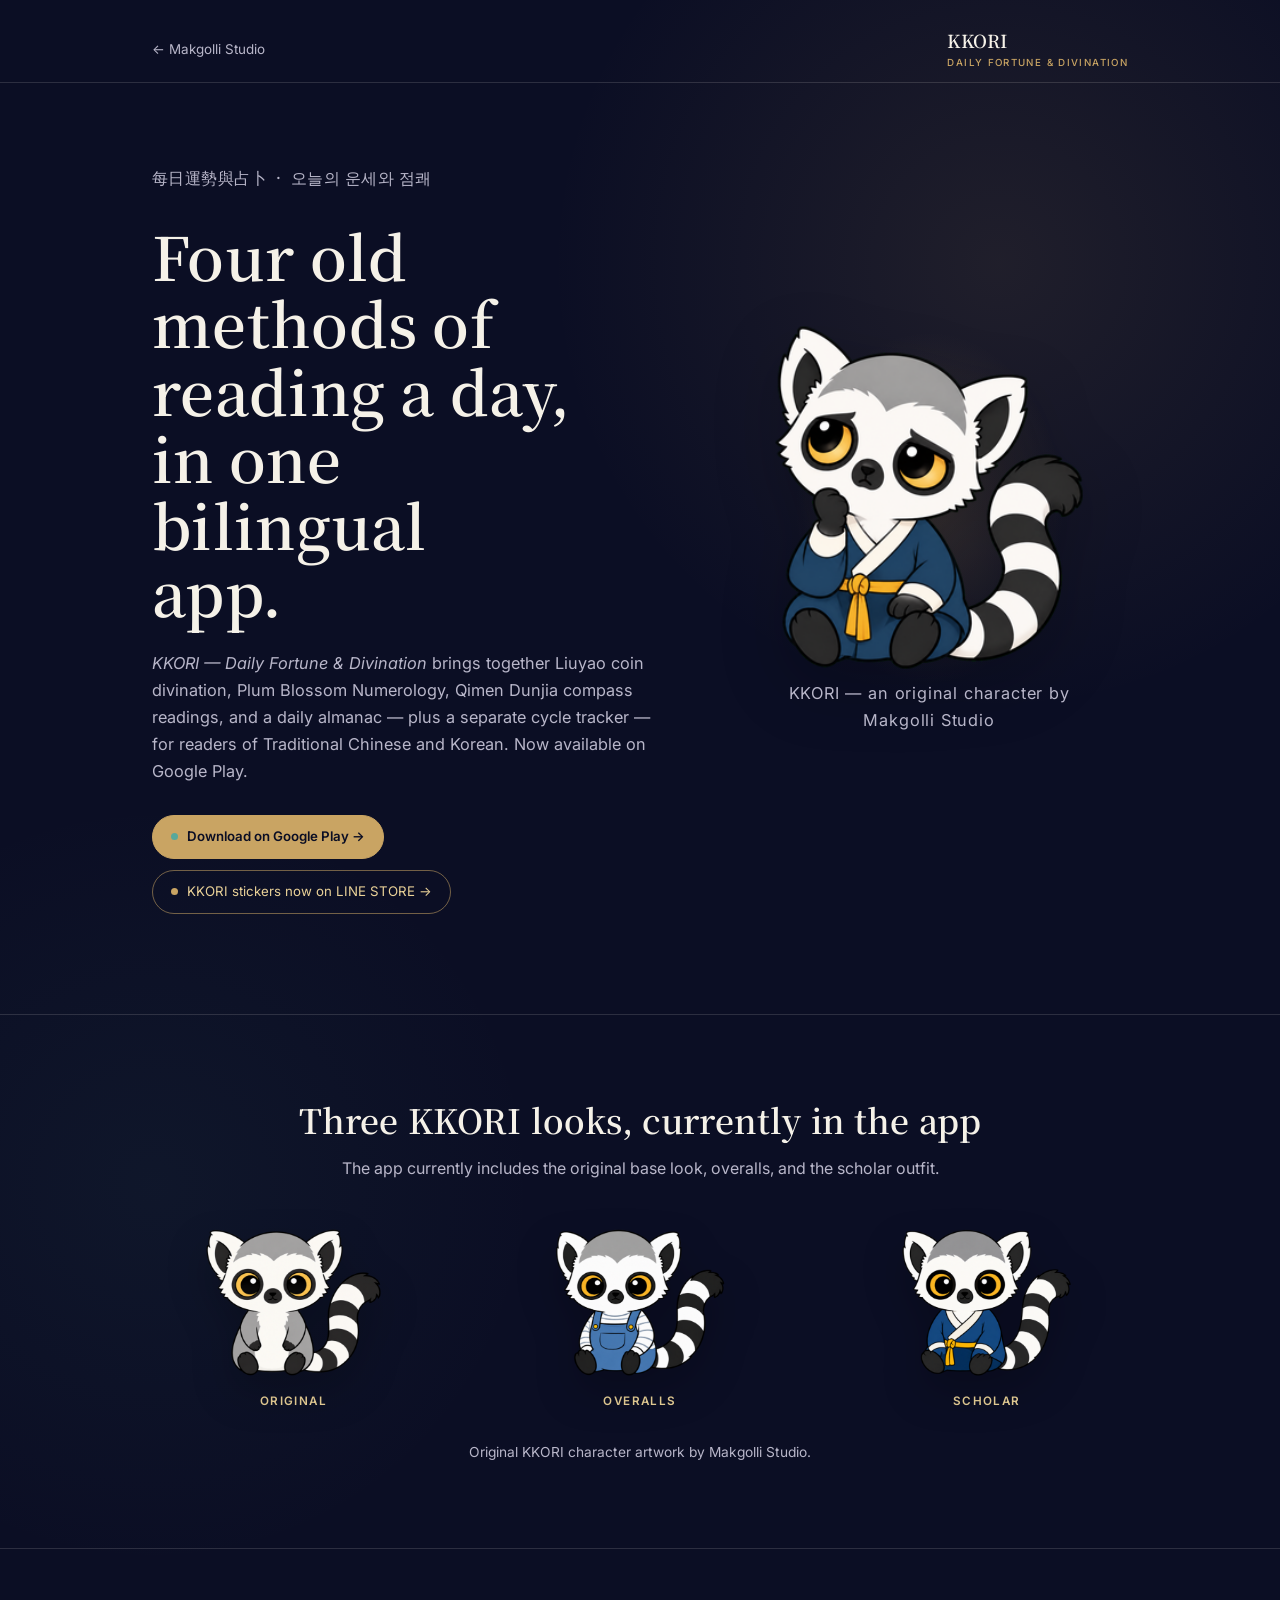
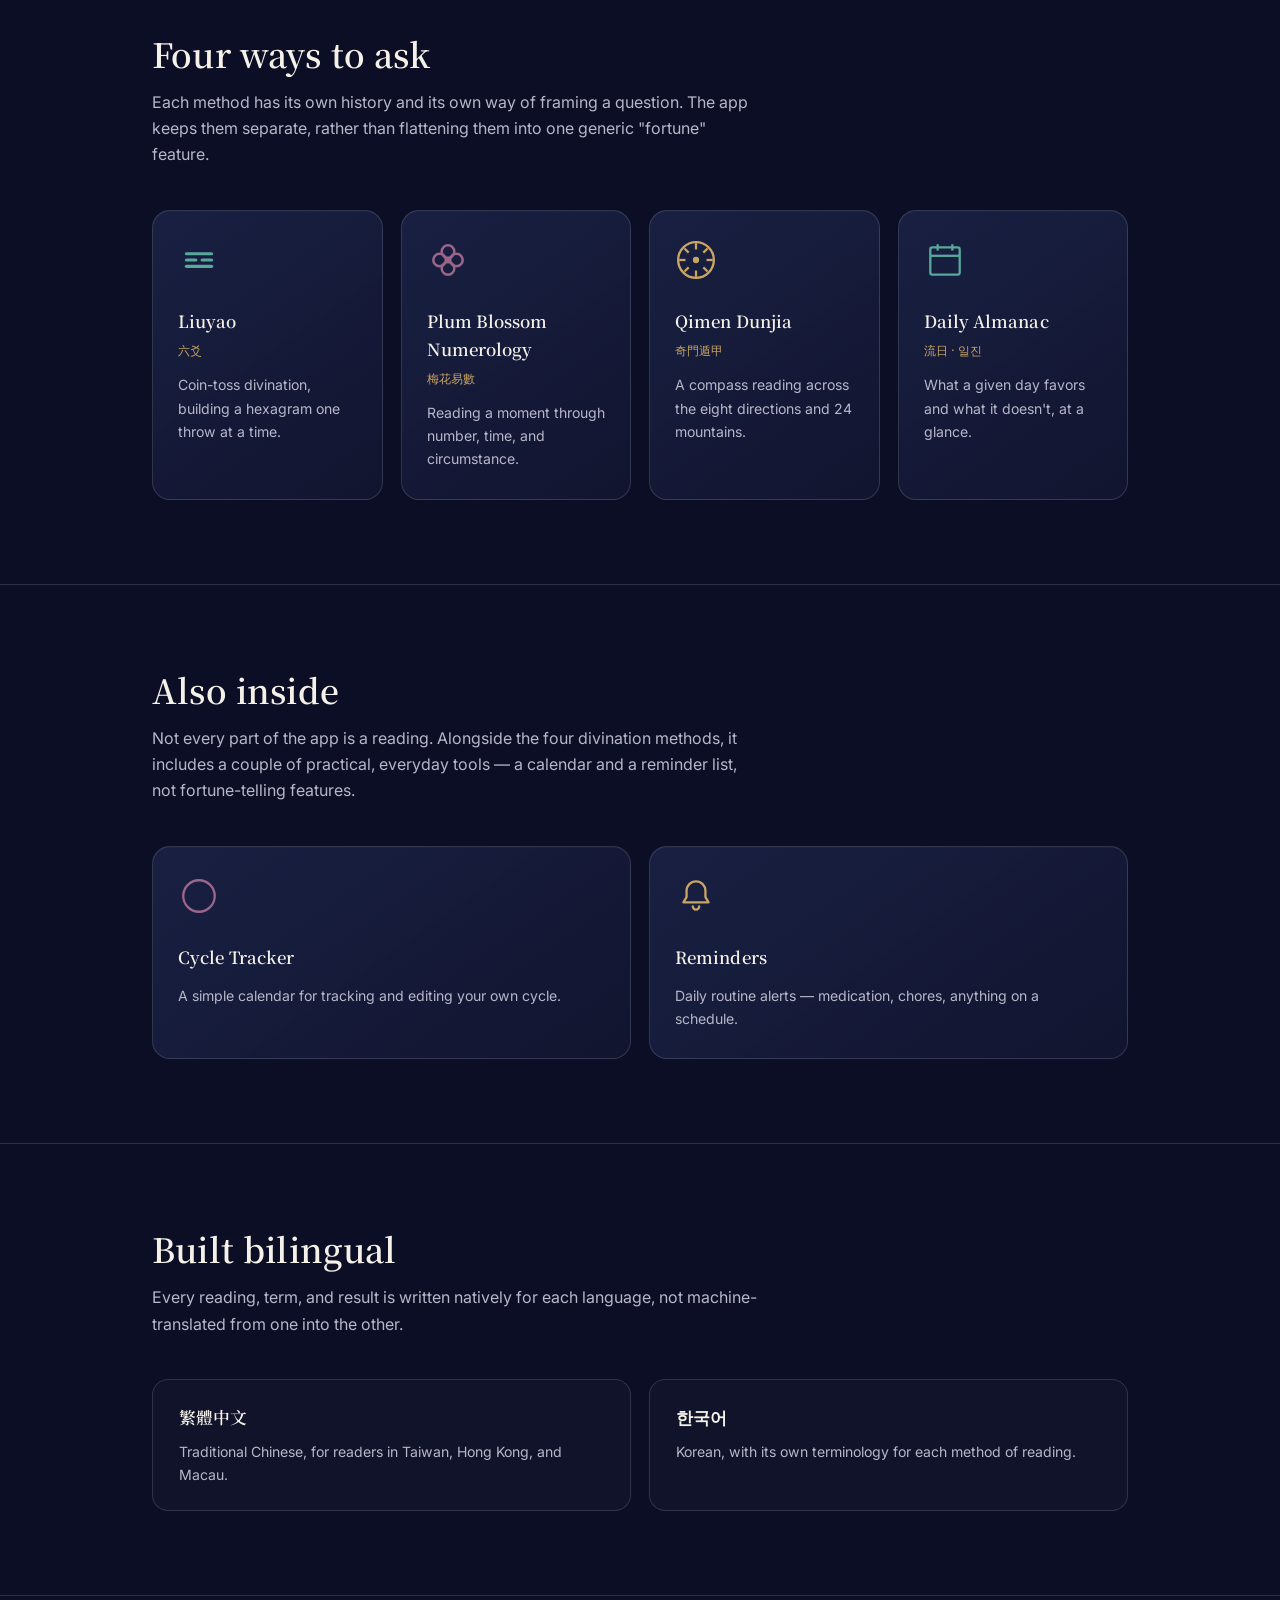
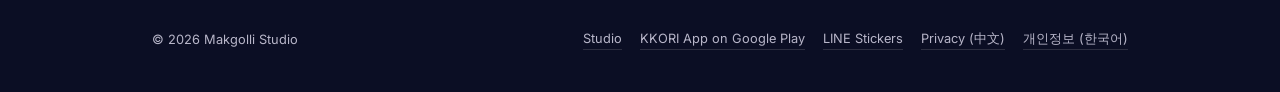
==== kkori.html @ d9b8296d "Polish site layout and normalize KKORI outfit art" ====
<!DOCTYPE html>
<html lang="en">
<head>
<meta charset="UTF-8">
<meta name="viewport" content="width=device-width, initial-scale=1.0">
<title>KKORI &mdash; Daily Fortune &amp; Divination | Makgolli Studio</title>
<meta name="description" content="KKORI &mdash; Daily Fortune &amp; Divination is a bilingual divination app from Makgolli Studio, now available on Google Play, with Liuyao, Plum Blossom Numerology, Qimen Dunjia, daily almanac, reminders, and a cycle tracker.">
<link rel="preconnect" href="https://fonts.googleapis.com">
<link rel="preconnect" href="https://fonts.gstatic.com" crossorigin>
<link href="https://fonts.googleapis.com/css2?family=Noto+Serif+TC:wght@400;600;700&family=Inter:wght@400;500;600&display=swap" rel="stylesheet">
<link rel="icon" type="image/png" href="assets/favicon.png">
<style>
  :root{
    --ink: #0b0e24;
    --ink-soft: #151a37;
    --ink-raised: #1b2145;
    --ink-line: rgba(243,239,230,0.14);
    --paper: #f5f1e8;
    --paper-dim: #b8b6c9;
    --brass: #c9a463;
    --brass-bright: #ead298;
    --teal: #58a89b;
    --plum: #9b668a;
    --max: 1040px;
  }

  *{ box-sizing: border-box; }
  html{ scroll-behavior: smooth; }
  body{
    margin: 0;
    background:
      radial-gradient(circle at 78% 8%, rgba(201,164,99,0.11), transparent 28rem),
      radial-gradient(circle at 12% 36%, rgba(88,168,155,0.055), transparent 24rem),
      var(--ink);
    color: var(--paper);
    font-family: 'Inter', -apple-system, sans-serif;
    font-size: 16px;
    line-height: 1.65;
    -webkit-font-smoothing: antialiased;
  }
  h1, h2, h3, .brand{
    font-family: 'Noto Serif TC', serif;
    font-weight: 600;
    letter-spacing: 0.005em;
  }
  a{ color: inherit; }
  .wrap{
    width: min(100%, var(--max));
    margin: 0 auto;
    padding: 0 32px;
  }

  header{ padding: 30px 0 14px; }
  header .wrap{
    display: flex;
    align-items: center;
    justify-content: space-between;
    gap: 24px;
  }
  .back-link{
    color: var(--paper-dim);
    text-decoration: none;
    border-bottom: 1px solid transparent;
    font-size: 0.84rem;
    transition: color 0.2s ease, border-color 0.2s ease;
  }
  .back-link:hover, .back-link:focus-visible{
    color: var(--brass-bright);
    border-color: var(--brass);
  }
  .brand{
    color: var(--paper);
    font-size: 1.12rem;
    line-height: 1.2;
  }
  .brand small{
    display: block;
    margin-top: 5px;
    color: var(--brass);
    font-family: 'Inter', sans-serif;
    font-size: 0.61rem;
    font-weight: 500;
    letter-spacing: 0.14em;
  }

  .hero{ padding: 82px 0 100px; }
  .hero .wrap{
    display: grid;
    grid-template-columns: 1.12fr 0.88fr;
    align-items: center;
    gap: 72px;
  }
  .kicker{
    margin: 0 0 18px;
    color: var(--brass);
    font-size: 0.82rem;
    font-weight: 500;
    letter-spacing: 0.03em;
  }
  .hero h1{
    max-width: 12ch;
    margin: 0 0 25px;
    font-size: clamp(2.65rem, 5.6vw, 3.75rem);
    line-height: 1.12;
  }
  .hero p{
    max-width: 55ch;
    margin: 0 0 30px;
    color: var(--paper-dim);
    font-size: 1.02rem;
  }
  .badge-group{
    display: flex;
    align-items: center;
    flex-wrap: wrap;
    gap: 11px;
  }
  .badge{
    display: inline-flex;
    align-items: center;
    gap: 9px;
    padding: 10px 18px;
    color: var(--paper-dim);
    border: 1px solid var(--ink-line);
    border-radius: 999px;
    font-size: 0.83rem;
  }
  .badge .dot{
    width: 7px;
    height: 7px;
    border-radius: 50%;
    background: var(--teal);
  }
  .badge .dot.dot-live{ background: var(--brass); }
  .badge-link{
    text-decoration: none;
    border-color: rgba(201,164,99,0.55);
    color: var(--brass-bright);
    transition: transform 0.2s ease, border-color 0.2s ease, color 0.2s ease;
  }
  .badge-link:hover, .badge-link:focus-visible{
    transform: translateY(-2px);
    color: var(--paper);
    border-color: var(--paper);
  }
  .store-link{
    color: var(--ink);
    border-color: var(--brass);
    background: var(--brass);
    font-weight: 600;
  }
  .store-link:hover, .store-link:focus-visible{
    color: var(--ink);
    border-color: var(--brass-bright);
    background: var(--brass-bright);
  }
  .mascot-frame{
    justify-self: center;
    width: min(330px, 68vw);
    position: relative;
    display: flex;
    flex-direction: column;
    align-items: center;
  }
  .mascot-frame::before{
    content: "";
    position: absolute;
    inset: -13% -8% 1%;
    z-index: 0;
    border-radius: 50%;
    background: radial-gradient(closest-side, rgba(201,164,99,0.2), transparent 70%);
  }
  .mascot-frame img{
    position: relative;
    width: 100%;
    height: auto;
    display: block;
    filter: drop-shadow(0 22px 32px rgba(0,0,0,0.22));
    animation: mascot-breathe 4.5s ease-in-out infinite;
  }
  .mascot-caption{
    position: relative;
    margin: 13px 0 0;
    color: var(--paper-dim);
    font-size: 0.75rem;
    letter-spacing: 0.05em;
    text-align: center;
  }
  @keyframes mascot-breathe{
    0%, 100% { transform: translateY(0); }
    50% { transform: translateY(-5px); }
  }

  section{
    padding: 84px 0;
    border-top: 1px solid var(--ink-line);
  }
  .eyebrow-free-heading{
    margin: 0 0 14px;
    font-size: clamp(1.7rem, 3vw, 2.1rem);
    line-height: 1.25;
  }
  .section-intro{
    max-width: 61ch;
    margin: 0 0 42px;
    color: var(--paper-dim);
  }

  #outfits .wrap{ text-align: center; }
  #outfits .section-intro{ margin-left: auto; margin-right: auto; }
  .outfit-lineup{
    display: grid;
    grid-template-columns: repeat(3, minmax(0, 1fr));
    align-items: end;
    gap: clamp(24px, 5vw, 72px);
    width: 100%;
    margin: 8px auto 0;
  }
  .look-item{
    min-width: 0;
    margin: 0;
    text-align: center;
  }
  .look-image{
    display: block;
    width: 100%;
    max-width: 285px;
    height: auto;
    margin: 0 auto;
    object-fit: contain;
    filter: drop-shadow(0 18px 20px rgba(0,0,0,0.22));
    transition: transform 0.25s ease;
  }
  .look-item:hover .look-image{ transform: translateY(-5px); }
  .look-name{
    margin-top: 8px;
    color: var(--brass-bright);
    font-size: 0.73rem;
    font-weight: 600;
    letter-spacing: 0.12em;
    text-transform: uppercase;
  }
  .lineup-note{
    max-width: 62ch;
    margin: 30px auto 0;
    color: var(--paper-dim);
    font-size: 0.86rem;
  }

  .features{
    display: grid;
    grid-template-columns: repeat(auto-fit, minmax(205px, 1fr));
    gap: 18px;
  }
  .feature{
    min-height: 100%;
    padding: 28px 25px;
    border: 1px solid var(--ink-line);
    border-radius: 18px;
    background: linear-gradient(145deg, rgba(27,33,69,0.92), rgba(18,22,48,0.94));
    box-shadow: inset 0 1px rgba(255,255,255,0.025);
    transition: transform 0.2s ease, border-color 0.2s ease;
  }
  .feature:hover{
    transform: translateY(-3px);
    border-color: rgba(201,164,99,0.45);
  }
  .feature svg{
    width: 42px;
    height: 42px;
    margin-bottom: 20px;
  }
  .feature h3{
    margin: 0 0 5px;
    font-size: 1.05rem;
  }
  .feature .native{
    margin: 0 0 12px;
    color: var(--brass);
    font-family: 'Inter', sans-serif;
    font-size: 0.77rem;
  }
  .feature p{
    margin: 0;
    color: var(--paper-dim);
    font-size: 0.88rem;
  }

  .languages{
    display: grid;
    grid-template-columns: repeat(2, minmax(0, 1fr));
    gap: 18px;
  }
  .lang-card{
    padding: 24px 26px;
    border: 1px solid var(--ink-line);
    border-radius: 16px;
    background: rgba(255,255,255,0.025);
  }
  .lang-card h3{
    margin: 0 0 8px;
    font-size: 1.05rem;
  }
  .lang-card p{
    margin: 0;
    color: var(--paper-dim);
    font-size: 0.88rem;
  }

  footer{
    padding: 32px 0 42px;
    border-top: 1px solid var(--ink-line);
  }
  footer .wrap{
    display: flex;
    justify-content: space-between;
    align-items: center;
    flex-wrap: wrap;
    gap: 16px;
    color: var(--paper-dim);
    font-size: 0.8rem;
  }
  footer nav{
    display: flex;
    gap: 18px;
    flex-wrap: wrap;
  }
  footer a{
    color: var(--paper-dim);
    text-decoration: none;
    border-bottom: 1px solid var(--ink-line);
  }
  footer a:hover{ color: var(--brass-bright); border-color: var(--brass); }

  @media (max-width: 760px){
    .wrap{ padding: 0 22px; }
    header{ padding-top: 24px; }
    .hero{ padding: 54px 0 76px; }
    .hero .wrap{ grid-template-columns: 1fr; gap: 38px; }
    .hero h1{ max-width: 13ch; }
    .mascot-frame{ order: -1; width: 210px; }
    section{ padding: 64px 0; }
    .outfit-lineup{ gap: 10px; }
    .look-name{ font-size: 0.64rem; letter-spacing: 0.08em; }
  }
  @media (max-width: 520px){
    header .wrap{ align-items: flex-start; }
    .brand{ text-align: right; }
    .badge-group{ align-items: flex-start; flex-direction: column; }
    .features{ grid-template-columns: 1fr; }
    .languages{ grid-template-columns: 1fr; }
    footer nav{ gap: 12px; }
  }
  @media (prefers-reduced-motion: reduce){
    *{ transition: none !important; scroll-behavior: auto !important; }
    .mascot-frame img{ animation: none !important; }
  }
</style>
</head>
<body>

<header>
  <div class="wrap">
    <a class="back-link" href="index.html">&larr; Makgolli Studio</a>
    <span class="brand">KKORI<small>DAILY FORTUNE &amp; DIVINATION</small></span>
  </div>
</header>

<main>

  <section class="hero">
    <div class="wrap">
      <div>
        <p class="kicker">每日運勢與占卜 &nbsp;&middot;&nbsp; 오늘의 운세와 점쾌</p>
        <h1>Four old methods of reading a day, in one bilingual app.</h1>
        <p><em>KKORI &mdash; Daily Fortune &amp; Divination</em> brings together Liuyao coin divination, Plum Blossom Numerology, Qimen Dunjia compass readings, and a daily almanac &mdash; plus a separate cycle tracker &mdash; for readers of Traditional Chinese and Korean. Now available on Google Play.</p>
        <div class="badge-group">
          <a class="badge badge-link store-link" href="https://play.google.com/store/apps/details?id=app.kkori.companion"><span class="dot"></span> Download on Google Play &rarr;</a>
          <a class="badge badge-link" href="https://store.line.me/stickershop/author/6618095"><span class="dot dot-live"></span> KKORI stickers now on LINE STORE &rarr;</a>
        </div>
      </div>
      <div class="mascot-frame">
        <img src="assets/kkori-mascot-scholar.png" alt="KKORI, thinking about what's ahead." width="285" height="254" loading="eager">
        <p class="mascot-caption">KKORI &mdash; an original character by Makgolli Studio</p>
      </div>
    </div>
  </section>

  <section id="outfits">
    <div class="wrap">
      <h2 class="eyebrow-free-heading">Three KKORI looks, currently in the app</h2>
      <p class="section-intro">The app currently includes the original base look, overalls, and the scholar outfit.</p>
      <div class="outfit-lineup">
        <figure class="look-item">
          <img class="look-image" src="assets/kkori-look-base-v2.png" alt="KKORI in the original base look." width="800" height="455" loading="lazy">
          <figcaption class="look-name">Original</figcaption>
        </figure>
        <figure class="look-item">
          <img class="look-image" src="assets/kkori-look-overalls-v2.png" alt="KKORI wearing blue overalls." width="800" height="455" loading="lazy">
          <figcaption class="look-name">Overalls</figcaption>
        </figure>
        <figure class="look-item">
          <img class="look-image" src="assets/kkori-look-scholar-v2.png" alt="KKORI wearing the scholar outfit." width="800" height="455" loading="lazy">
          <figcaption class="look-name">Scholar</figcaption>
        </figure>
      </div>
      <p class="lineup-note">Original KKORI character artwork by Makgolli Studio.</p>
    </div>
  </section>

  <section id="readings">
    <div class="wrap">
      <h2 class="eyebrow-free-heading">Four ways to ask</h2>
      <p class="section-intro">Each method has its own history and its own way of framing a question. The app keeps them separate, rather than flattening them into one generic "fortune" feature.</p>
      <div class="features">

        <div class="feature">
          <svg viewBox="0 0 40 40"><line x1="8" y1="14" x2="32" y2="14" stroke="var(--teal)" stroke-width="3" stroke-linecap="round"/><line x1="8" y1="20" x2="17" y2="20" stroke="var(--teal)" stroke-width="3" stroke-linecap="round"/><line x1="23" y1="20" x2="32" y2="20" stroke="var(--teal)" stroke-width="3" stroke-linecap="round"/><line x1="8" y1="26" x2="32" y2="26" stroke="var(--teal)" stroke-width="3" stroke-linecap="round"/></svg>
          <h3>Liuyao</h3>
          <p class="native">六爻</p>
          <p>Coin-toss divination, building a hexagram one throw at a time.</p>
        </div>

        <div class="feature">
          <svg viewBox="0 0 40 40" fill="none" stroke="var(--plum)" stroke-width="2.4" stroke-linejoin="round"><circle cx="20" cy="12" r="6"/><circle cx="20" cy="28" r="6"/><circle cx="12" cy="20" r="6"/><circle cx="28" cy="20" r="6"/><circle cx="20" cy="20" r="3" fill="var(--plum)" stroke="none"/></svg>
          <h3>Plum Blossom Numerology</h3>
          <p class="native">梅花易數</p>
          <p>Reading a moment through number, time, and circumstance.</p>
        </div>

        <div class="feature">
          <svg viewBox="0 0 40 40" fill="none" stroke="var(--brass)" stroke-width="2.2"><circle cx="20" cy="20" r="17"/><line x1="20" y1="4" x2="20" y2="10"/><line x1="20" y1="30" x2="20" y2="36"/><line x1="4" y1="20" x2="10" y2="20"/><line x1="30" y1="20" x2="36" y2="20"/><line x1="9" y1="9" x2="13" y2="13"/><line x1="27" y1="27" x2="31" y2="31"/><line x1="9" y1="31" x2="13" y2="27"/><line x1="27" y1="13" x2="31" y2="9"/><circle cx="20" cy="20" r="3" fill="var(--brass)" stroke="none"/></svg>
          <h3>Qimen Dunjia</h3>
          <p class="native">奇門遁甲</p>
          <p>A compass reading across the eight directions and 24 mountains.</p>
        </div>

        <div class="feature">
          <svg viewBox="0 0 40 40" fill="none" stroke="var(--teal)" stroke-width="2.2"><rect x="6" y="8" width="28" height="26" rx="2"/><line x1="6" y1="16" x2="34" y2="16"/><line x1="13" y1="5" x2="13" y2="11"/><line x1="27" y1="5" x2="27" y2="11"/></svg>
          <h3>Daily Almanac</h3>
          <p class="native">流日 &middot; 일진</p>
          <p>What a given day favors and what it doesn't, at a glance.</p>
        </div>

      </div>
    </div>
  </section>

  <section id="extras">
    <div class="wrap">
      <h2 class="eyebrow-free-heading">Also inside</h2>
      <p class="section-intro">Not every part of the app is a reading. Alongside the four divination methods, it includes a couple of practical, everyday tools &mdash; a calendar and a reminder list, not fortune-telling features.</p>
      <div class="features">
        <div class="feature">
          <svg viewBox="0 0 40 40" fill="none" stroke="var(--plum)" stroke-width="2.2"><circle cx="20" cy="20" r="15"/><path d="M20 5a15 15 0 0 0 0 30 11 11 0 0 1 0-30Z" fill="var(--plum)" stroke="none" opacity="0.55"/></svg>
          <h3>Cycle Tracker</h3>
          <p class="native"></p>
          <p>A simple calendar for tracking and editing your own cycle.</p>
        </div>
        <div class="feature">
          <svg viewBox="0 0 40 40" fill="none" stroke="var(--brass)" stroke-width="2.2"><path d="M20 6a9 9 0 0 0-9 9v6l-3 5h24l-3-5v-6a9 9 0 0 0-9-9Z" stroke-linejoin="round"/><path d="M17 30a3 3 0 0 0 6 0" stroke-linecap="round"/></svg>
          <h3>Reminders</h3>
          <p class="native"></p>
          <p>Daily routine alerts &mdash; medication, chores, anything on a schedule.</p>
        </div>
      </div>
    </div>
  </section>

  <section id="languages">
    <div class="wrap">
      <h2 class="eyebrow-free-heading">Built bilingual</h2>
      <p class="section-intro">Every reading, term, and result is written natively for each language, not machine-translated from one into the other.</p>
      <div class="languages">
        <div class="lang-card">
          <h3>繁體中文</h3>
          <p>Traditional Chinese, for readers in Taiwan, Hong Kong, and Macau.</p>
        </div>
        <div class="lang-card">
          <h3>한국어</h3>
          <p>Korean, with its own terminology for each method of reading.</p>
        </div>
      </div>
    </div>
  </section>

</main>

<footer>
  <div class="wrap">
    <span>&copy; 2026 Makgolli Studio</span>
    <nav>
      <a href="index.html">Studio</a>
      <a href="https://play.google.com/store/apps/details?id=app.kkori.companion">KKORI App on Google Play</a>
      <a href="https://store.line.me/stickershop/author/6618095">LINE Stickers</a>
      <a href="https://makgolli-studio.github.io/makgolli-studio-privacy/privacy-policy.html">Privacy (中文)</a>
      <a href="https://makgolli-studio.github.io/makgolli-studio-privacy/privacy-policy.ko.html">개인정보 (한국어)</a>
    </nav>
  </div>
</footer>

</body>
</html>
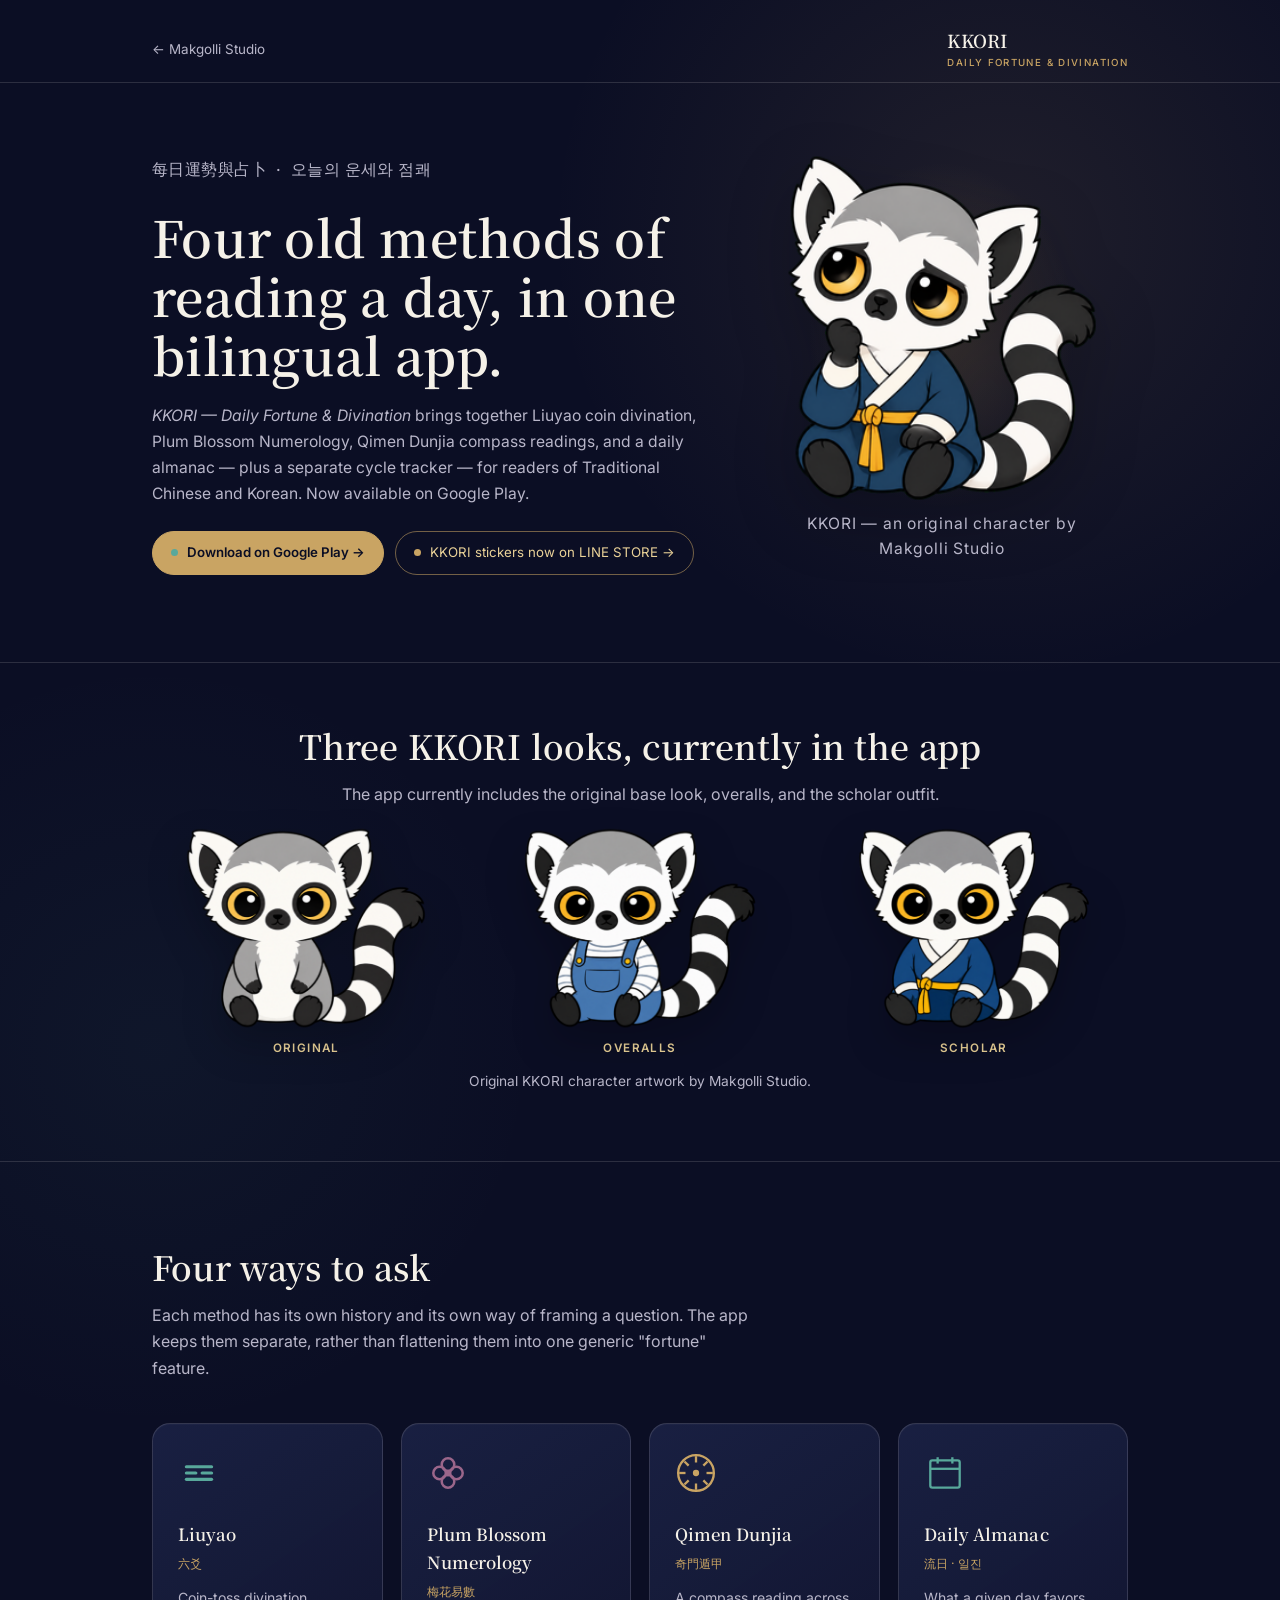
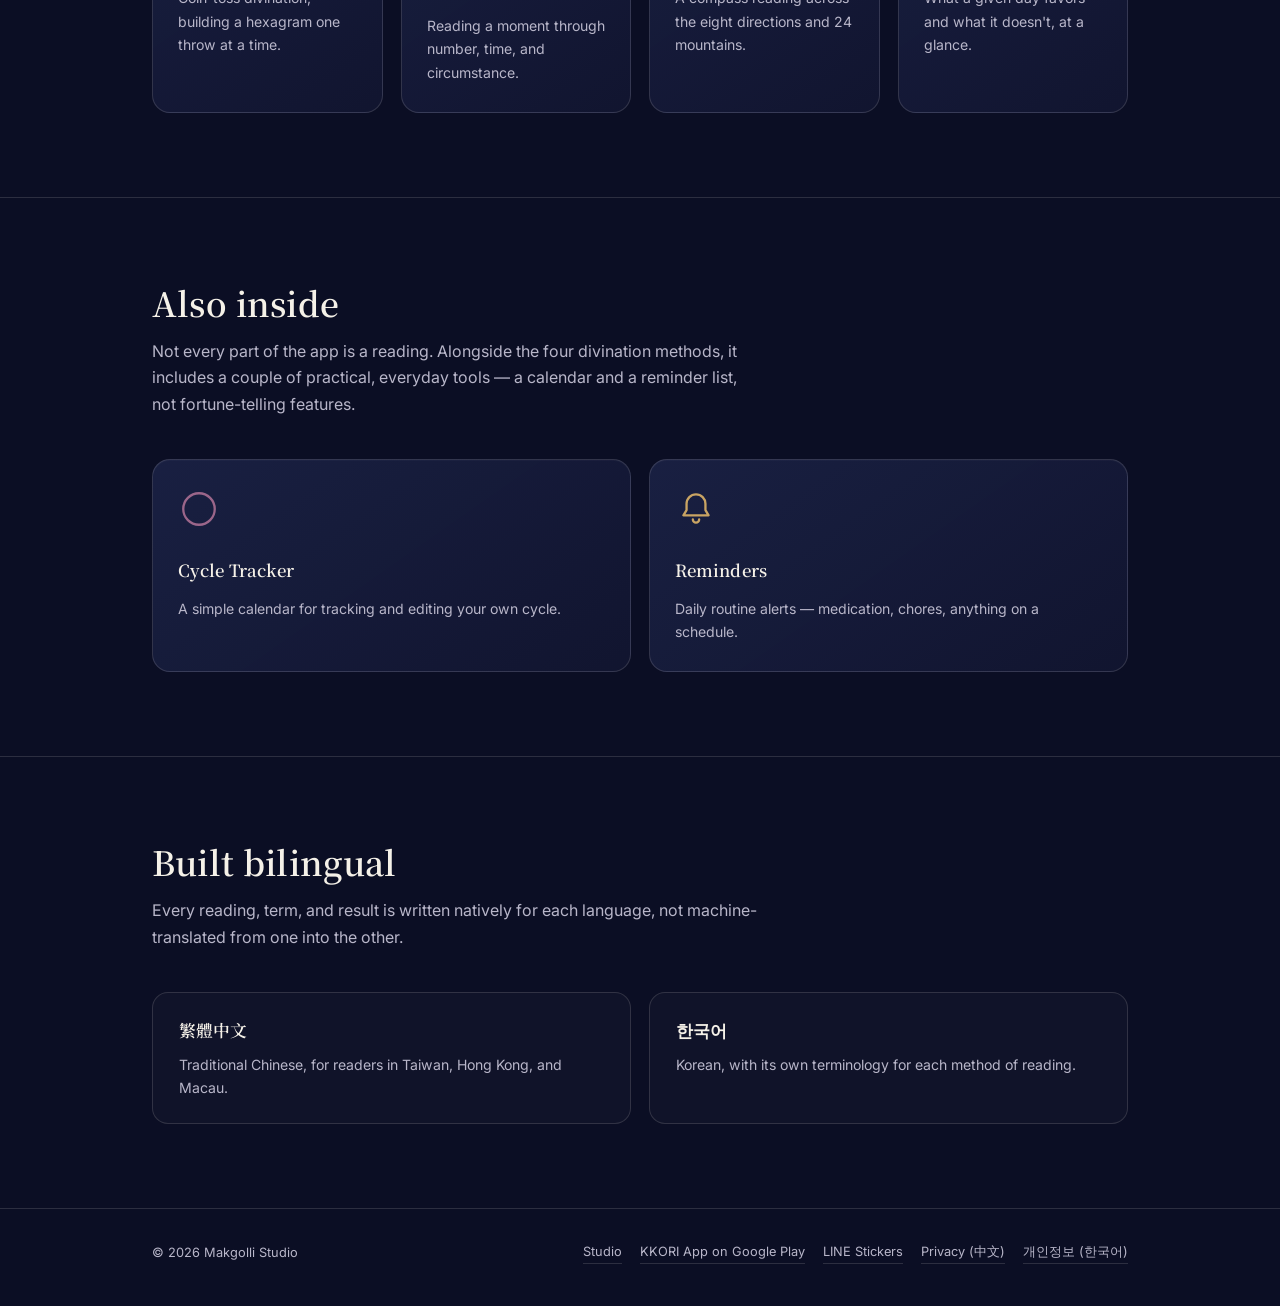
==== commit 51912c0c: "Improve KKORI app hero and outfit layout across screen sizes" ====
--- a/kkori.html
+++ b/kkori.html
@@ -83,12 +83,12 @@
     letter-spacing: 0.14em;
   }
 
-  .hero{ padding: 82px 0 100px; }
+  .hero{ padding: 62px 0 76px; }
   .hero .wrap{
     display: grid;
-    grid-template-columns: 1.12fr 0.88fr;
+    grid-template-columns: 1.2fr 0.8fr;
     align-items: center;
-    gap: 72px;
+    gap: 46px;
   }
   .kicker{
     margin: 0 0 18px;
@@ -98,16 +98,16 @@
     letter-spacing: 0.03em;
   }
   .hero h1{
-    max-width: 12ch;
-    margin: 0 0 25px;
-    font-size: clamp(2.65rem, 5.6vw, 3.75rem);
-    line-height: 1.12;
+    max-width: 20ch;
+    margin: 0 0 20px;
+    font-size: clamp(2.35rem, 4.45vw, 3.15rem);
+    line-height: 1.17;
   }
   .hero p{
-    max-width: 55ch;
-    margin: 0 0 30px;
-    color: var(--paper-dim);
-    font-size: 1.02rem;
+    max-width: 58ch;
+    margin: 0 0 24px;
+    color: var(--paper-dim);
+    font-size: 0.98rem;
   }
   .badge-group{
     display: flex;
@@ -206,15 +206,16 @@
     color: var(--paper-dim);
   }
 
+  #outfits{ padding: 62px 0 68px; }
   #outfits .wrap{ text-align: center; }
-  #outfits .section-intro{ margin-left: auto; margin-right: auto; }
+  #outfits .section-intro{ margin: 0 auto 12px; }
   .outfit-lineup{
     display: grid;
     grid-template-columns: repeat(3, minmax(0, 1fr));
     align-items: end;
-    gap: clamp(24px, 5vw, 72px);
+    gap: clamp(12px, 2vw, 26px);
     width: 100%;
-    margin: 8px auto 0;
+    margin: 0 auto;
   }
   .look-item{
     min-width: 0;
@@ -223,17 +224,17 @@
   }
   .look-image{
     display: block;
-    width: 100%;
-    max-width: 285px;
+    width: 125%;
+    max-width: 400px;
     height: auto;
-    margin: 0 auto;
+    margin: 0 0 0 -12.5%;
     object-fit: contain;
     filter: drop-shadow(0 18px 20px rgba(0,0,0,0.22));
     transition: transform 0.25s ease;
   }
   .look-item:hover .look-image{ transform: translateY(-5px); }
   .look-name{
-    margin-top: 8px;
+    margin-top: 0;
     color: var(--brass-bright);
     font-size: 0.73rem;
     font-weight: 600;
@@ -242,7 +243,7 @@
   }
   .lineup-note{
     max-width: 62ch;
-    margin: 30px auto 0;
+    margin: 12px auto 0;
     color: var(--paper-dim);
     font-size: 0.86rem;
   }
@@ -335,12 +336,14 @@
   @media (max-width: 760px){
     .wrap{ padding: 0 22px; }
     header{ padding-top: 24px; }
-    .hero{ padding: 54px 0 76px; }
+    .hero{ padding: 48px 0 68px; }
     .hero .wrap{ grid-template-columns: 1fr; gap: 38px; }
-    .hero h1{ max-width: 13ch; }
-    .mascot-frame{ order: -1; width: 210px; }
+    .hero h1{ max-width: 20ch; font-size: clamp(2.05rem, 9vw, 2.7rem); }
+    .mascot-frame{ order: 0; width: 210px; }
     section{ padding: 64px 0; }
-    .outfit-lineup{ gap: 10px; }
+    #outfits{ padding: 52px 0 58px; }
+    .outfit-lineup{ gap: 4px; }
+    .look-image{ width: 120%; margin-left: -10%; }
     .look-name{ font-size: 0.64rem; letter-spacing: 0.08em; }
   }
   @media (max-width: 520px){
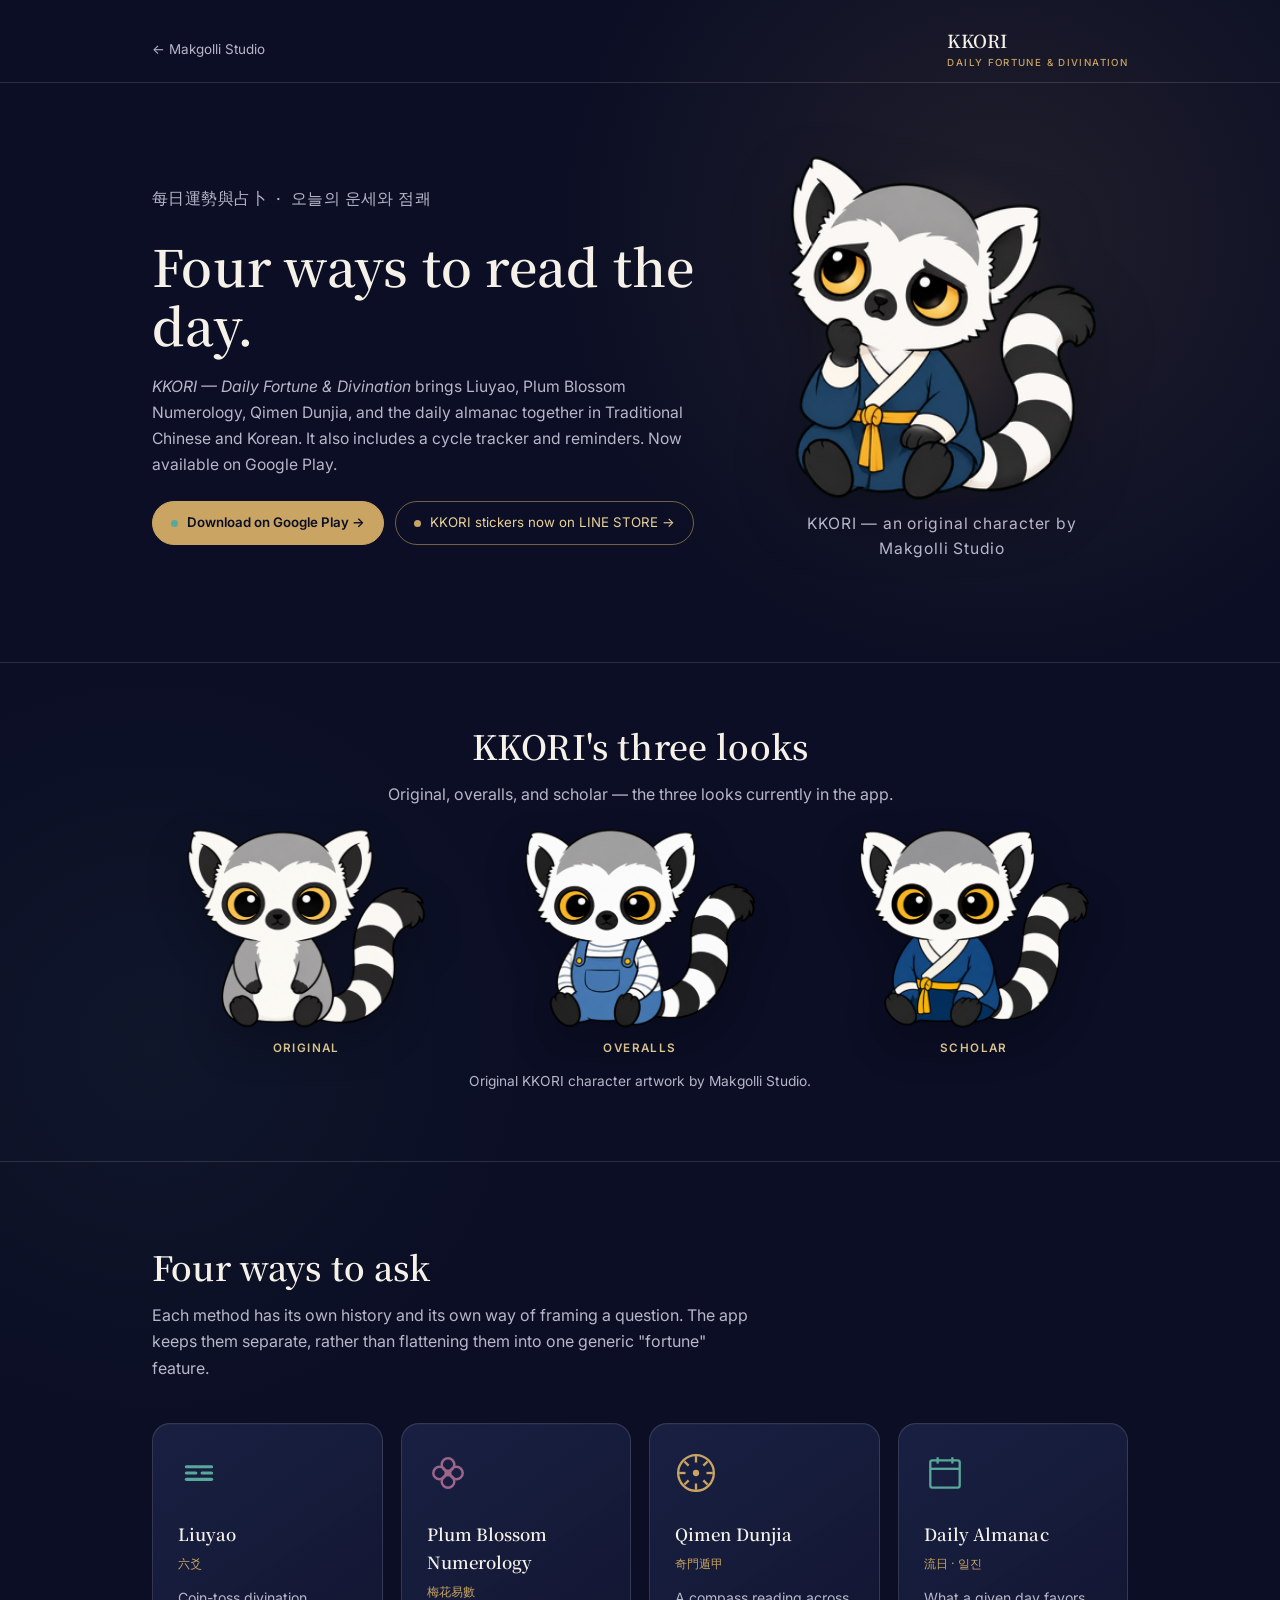
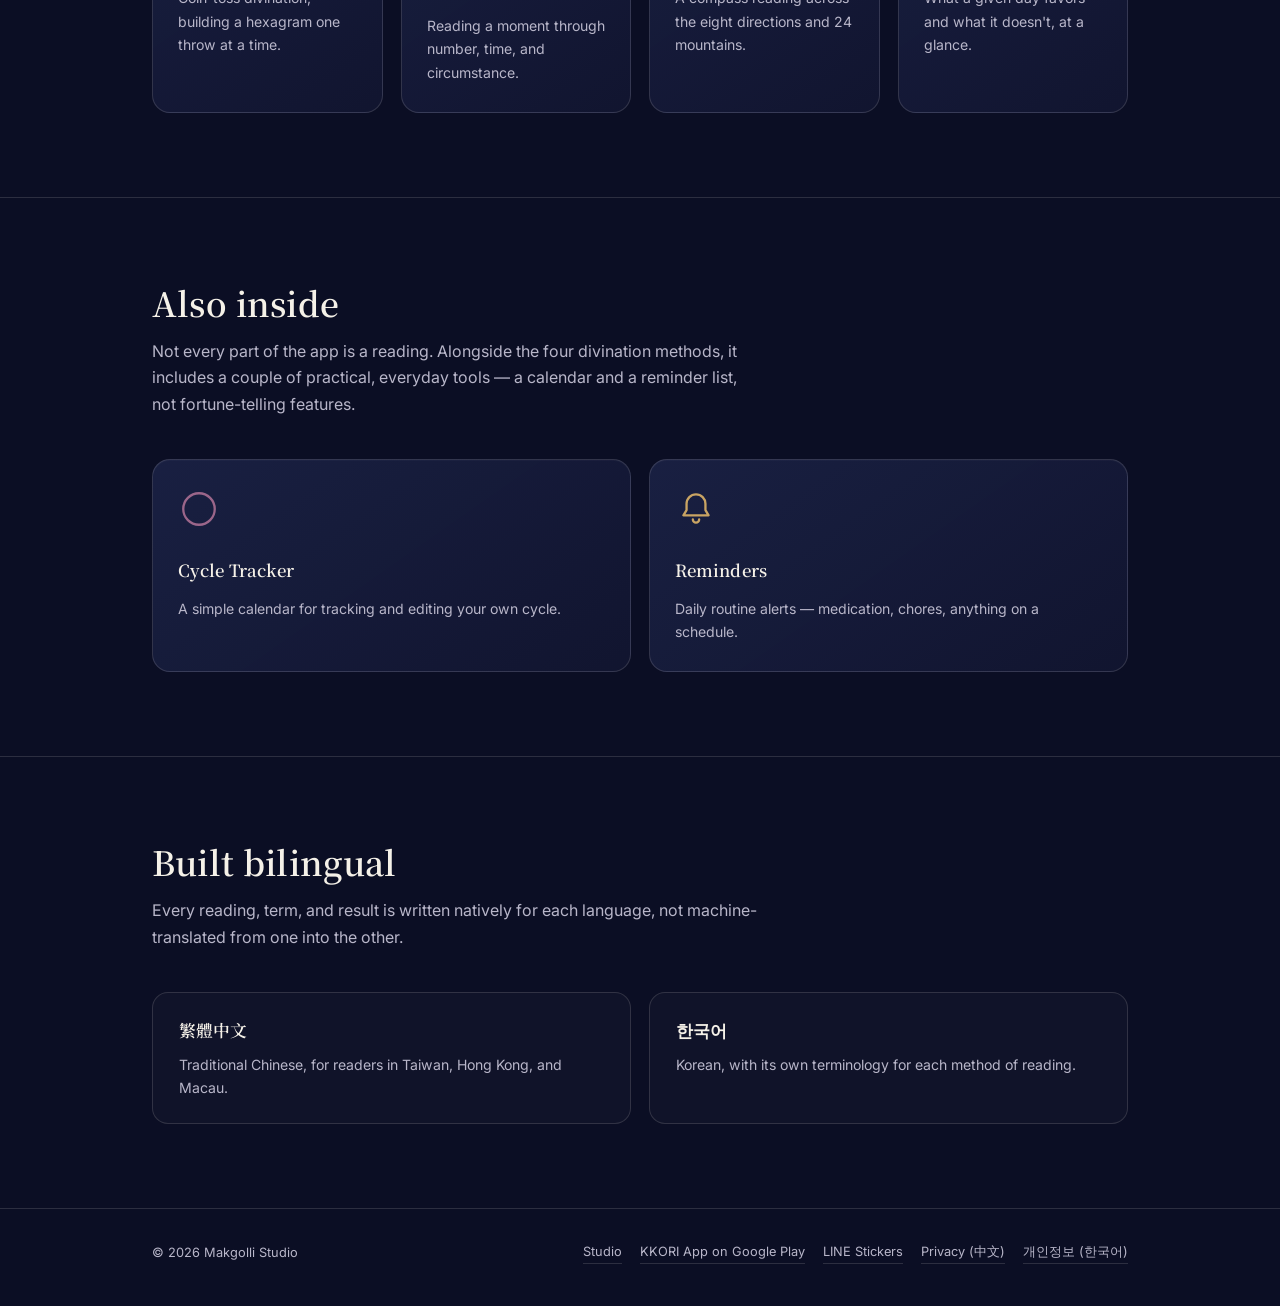
==== commit 8683eb60: "Tighten KKORI app introduction for smaller screens" ====
--- a/kkori.html
+++ b/kkori.html
@@ -375,8 +375,8 @@
     <div class="wrap">
       <div>
         <p class="kicker">每日運勢與占卜 &nbsp;&middot;&nbsp; 오늘의 운세와 점쾌</p>
-        <h1>Four old methods of reading a day, in one bilingual app.</h1>
-        <p><em>KKORI &mdash; Daily Fortune &amp; Divination</em> brings together Liuyao coin divination, Plum Blossom Numerology, Qimen Dunjia compass readings, and a daily almanac &mdash; plus a separate cycle tracker &mdash; for readers of Traditional Chinese and Korean. Now available on Google Play.</p>
+        <h1>Four ways to read the day.</h1>
+        <p><em>KKORI &mdash; Daily Fortune &amp; Divination</em> brings Liuyao, Plum Blossom Numerology, Qimen Dunjia, and the daily almanac together in Traditional Chinese and Korean. It also includes a cycle tracker and reminders. Now available on Google Play.</p>
         <div class="badge-group">
           <a class="badge badge-link store-link" href="https://play.google.com/store/apps/details?id=app.kkori.companion"><span class="dot"></span> Download on Google Play &rarr;</a>
           <a class="badge badge-link" href="https://store.line.me/stickershop/author/6618095"><span class="dot dot-live"></span> KKORI stickers now on LINE STORE &rarr;</a>
@@ -391,8 +391,8 @@
 
   <section id="outfits">
     <div class="wrap">
-      <h2 class="eyebrow-free-heading">Three KKORI looks, currently in the app</h2>
-      <p class="section-intro">The app currently includes the original base look, overalls, and the scholar outfit.</p>
+      <h2 class="eyebrow-free-heading">KKORI's three looks</h2>
+      <p class="section-intro">Original, overalls, and scholar &mdash; the three looks currently in the app.</p>
       <div class="outfit-lineup">
         <figure class="look-item">
           <img class="look-image" src="assets/kkori-look-base-v2.png" alt="KKORI in the original base look." width="800" height="455" loading="lazy">
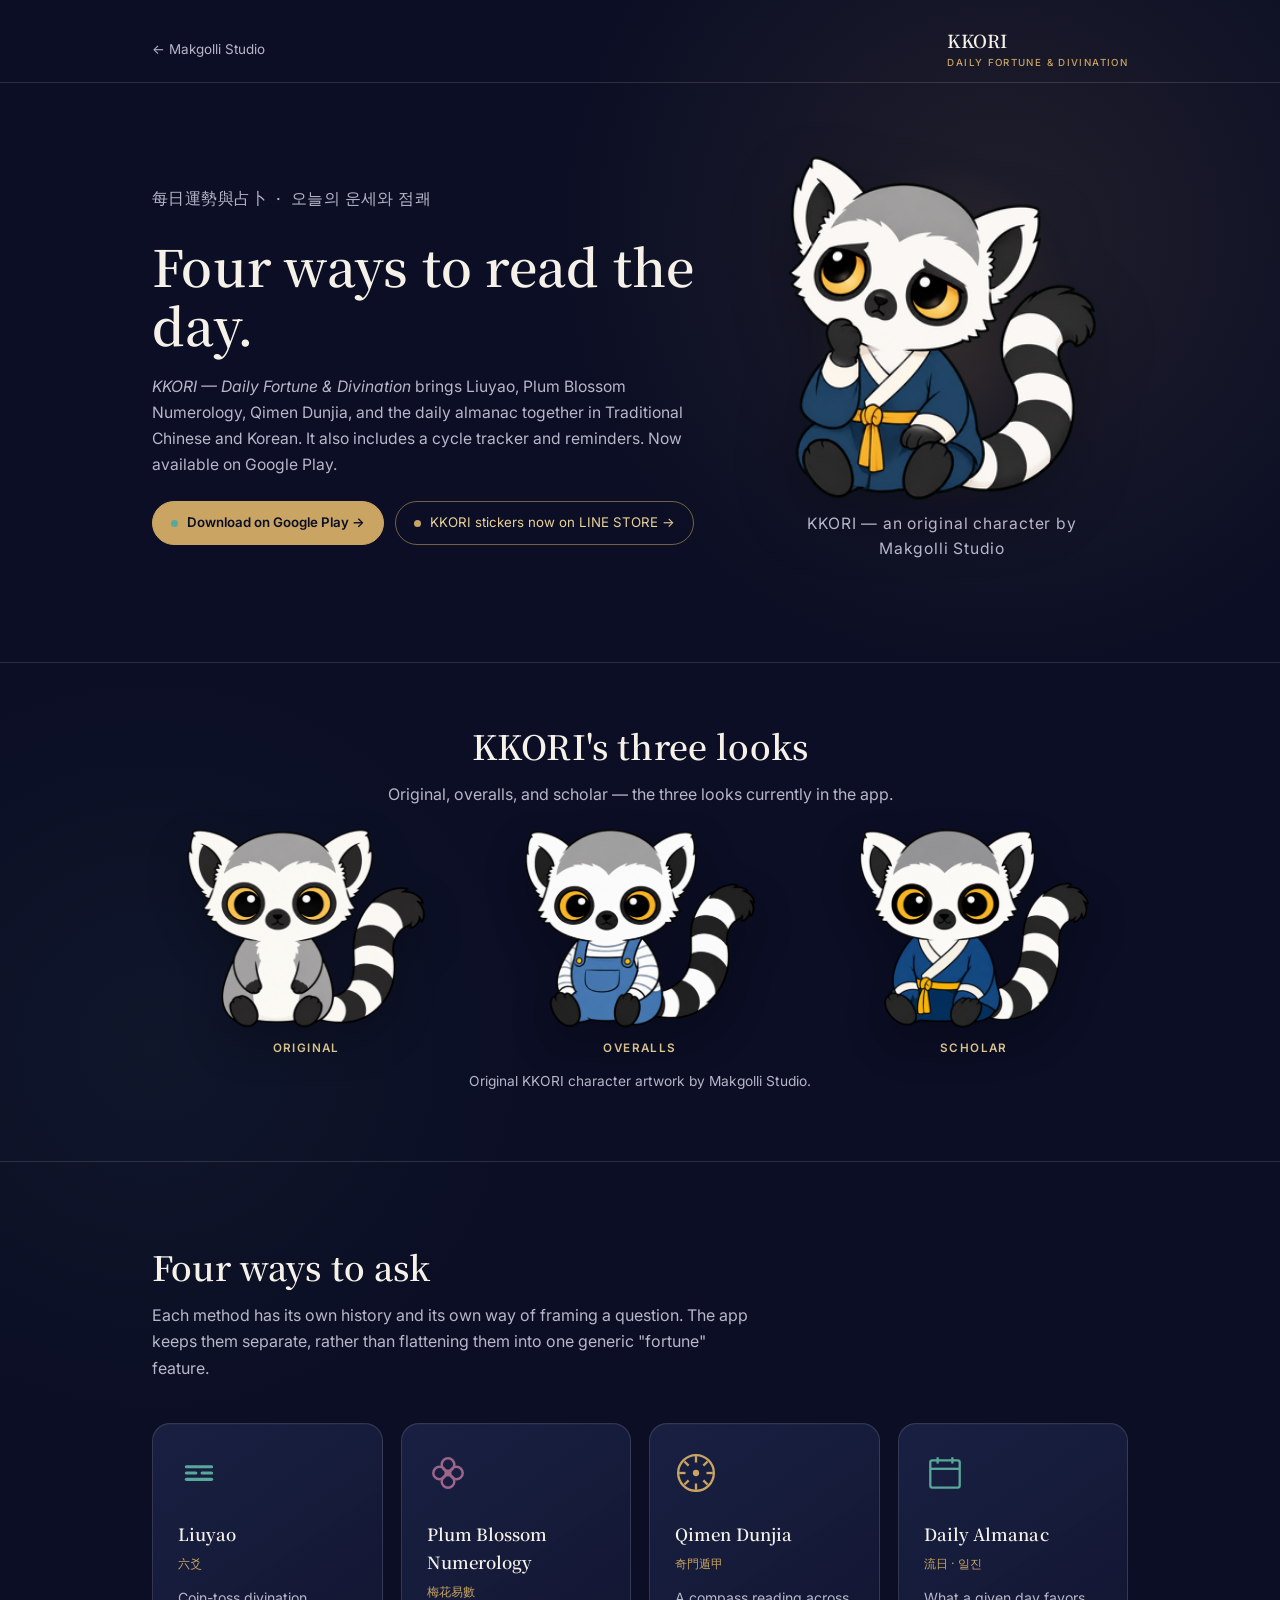
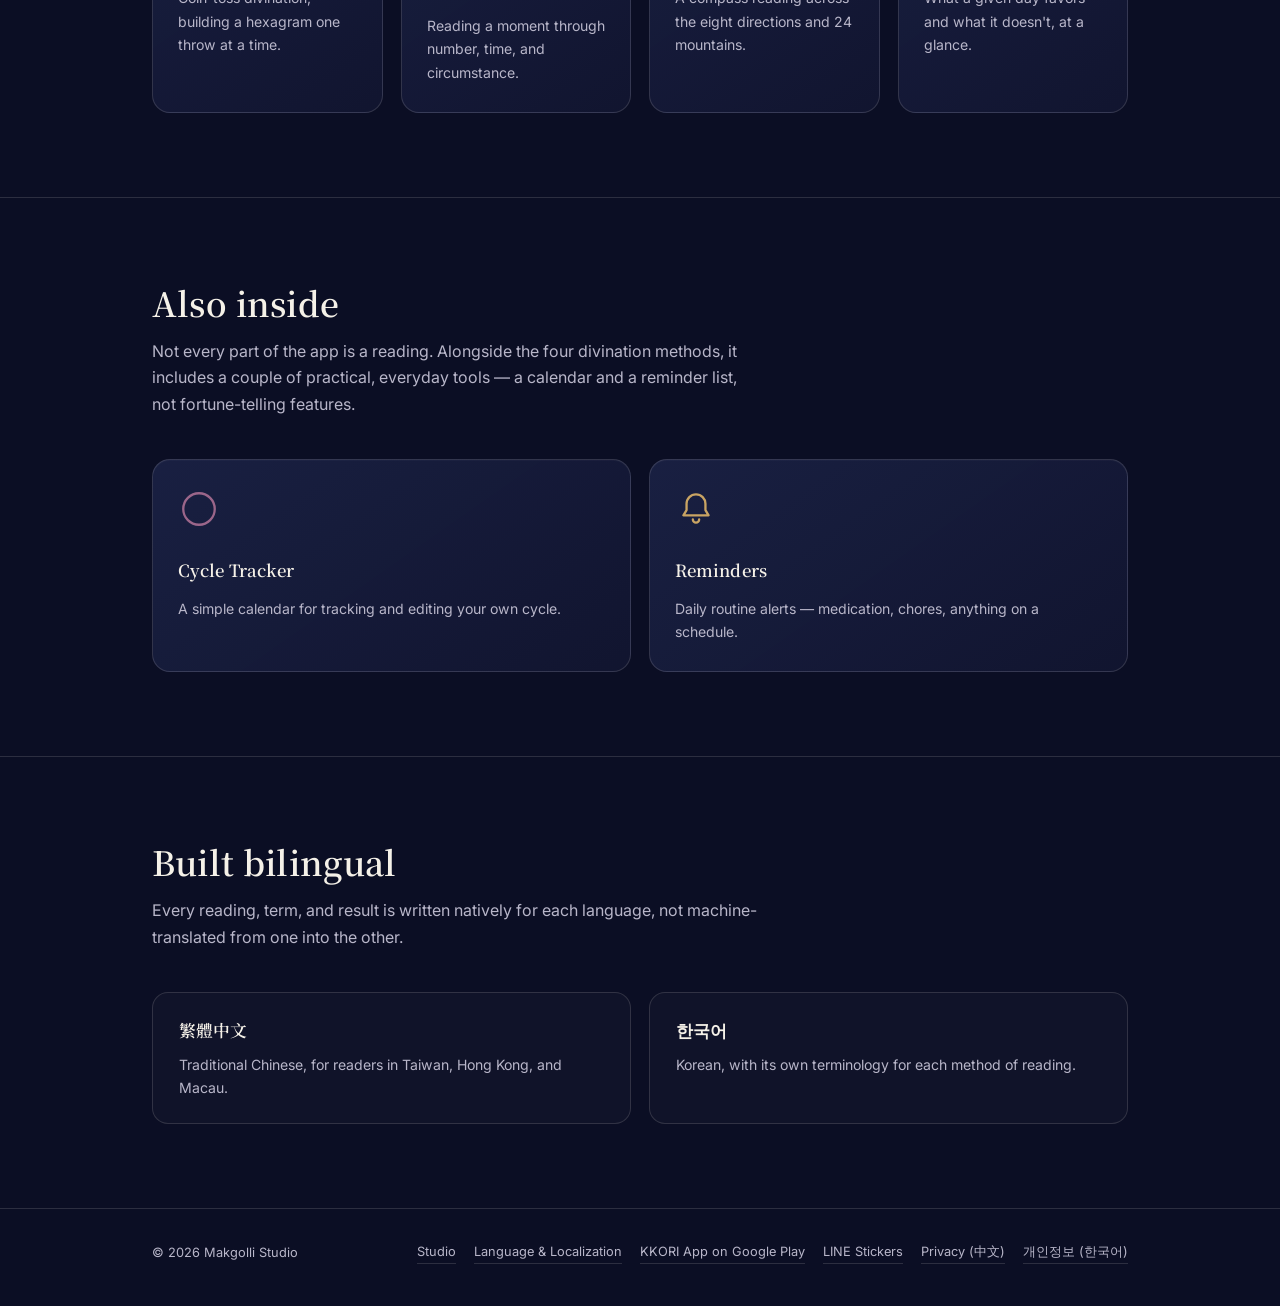
==== commit 80ae39e1: "Add Korean–Traditional Chinese language and localization services" ====
--- a/kkori.html
+++ b/kkori.html
@@ -494,6 +494,7 @@
     <span>&copy; 2026 Makgolli Studio</span>
     <nav>
       <a href="index.html">Studio</a>
+      <a href="language-localization.html">Language &amp; Localization</a>
       <a href="https://play.google.com/store/apps/details?id=app.kkori.companion">KKORI App on Google Play</a>
       <a href="https://store.line.me/stickershop/author/6618095">LINE Stickers</a>
       <a href="https://makgolli-studio.github.io/makgolli-studio-privacy/privacy-policy.html">Privacy (中文)</a>
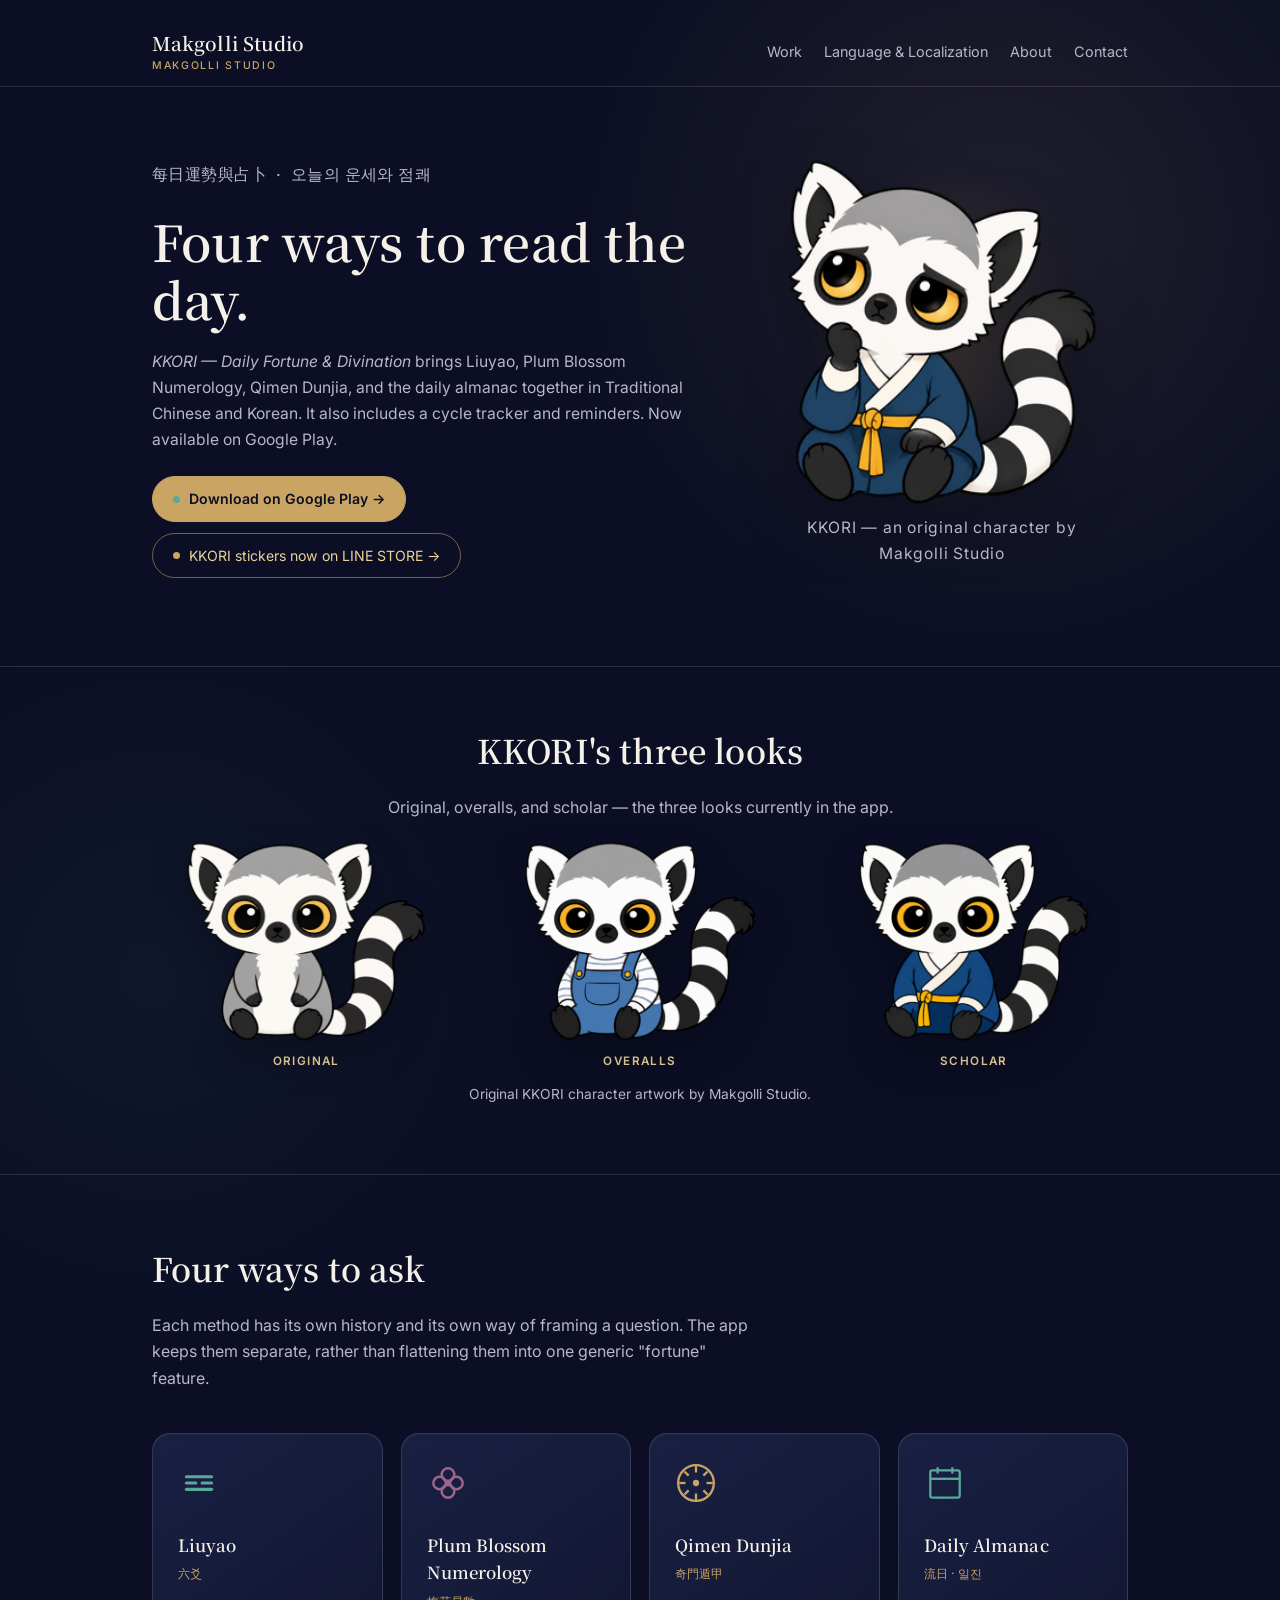
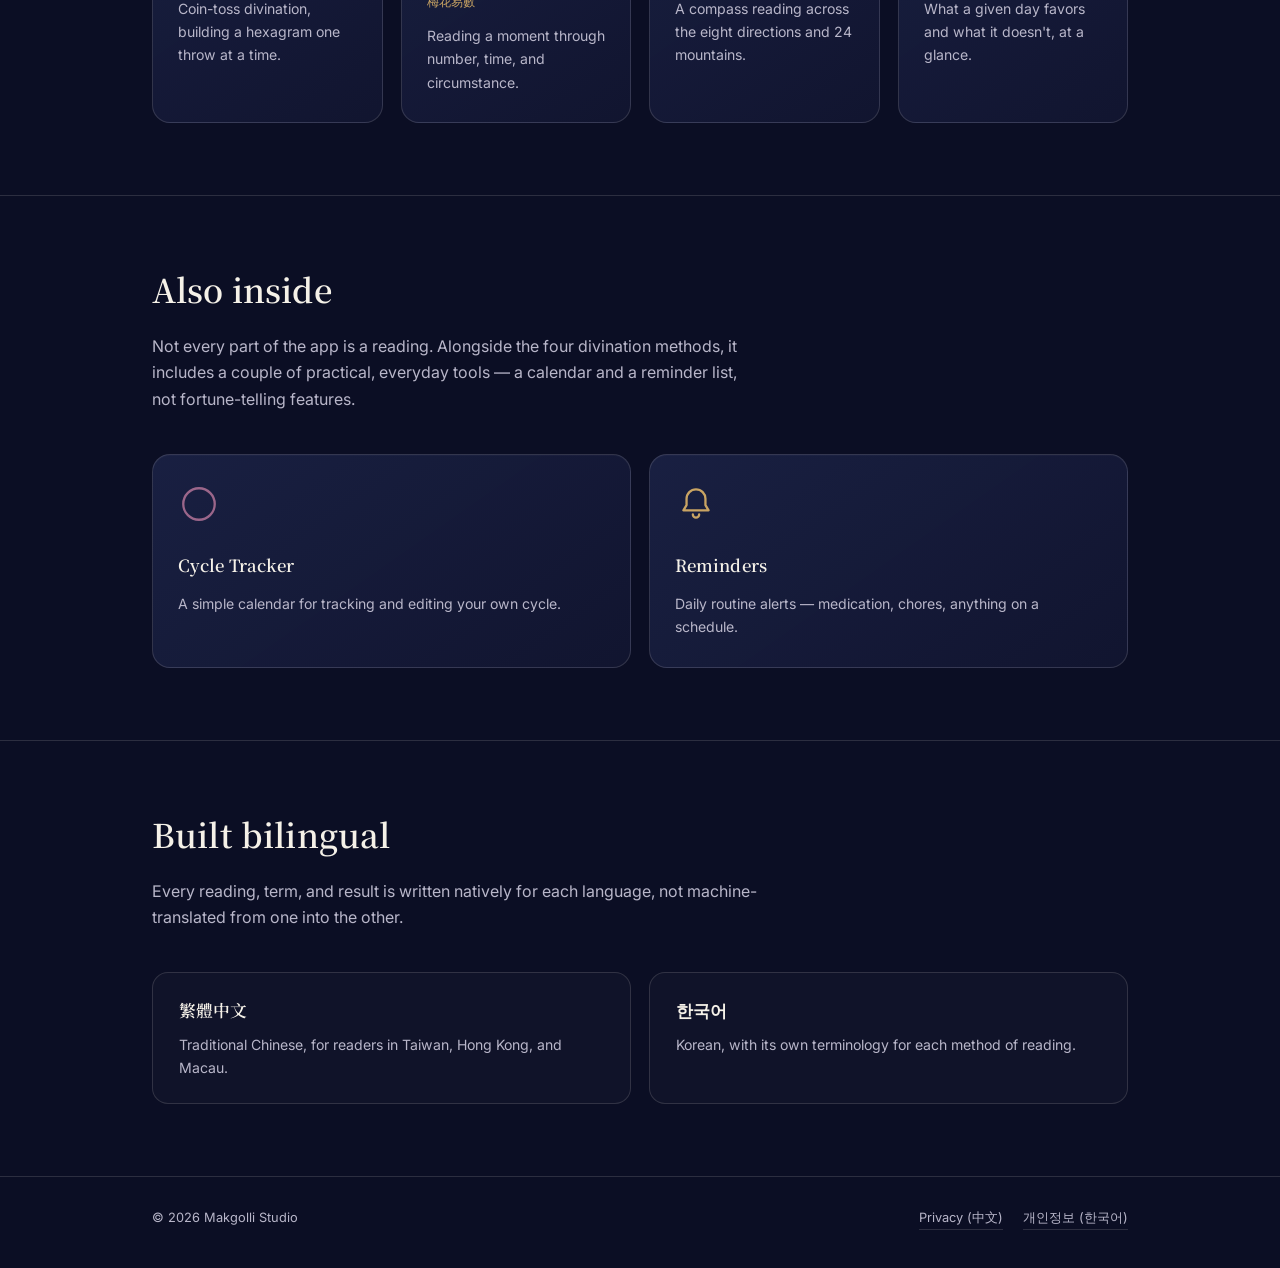
==== commit 1a65b4a1: "Unify studio navigation and styles, simplify page footers" ====
--- a/kkori.html
+++ b/kkori.html
@@ -7,82 +7,10 @@
 <meta name="description" content="KKORI &mdash; Daily Fortune &amp; Divination is a bilingual divination app from Makgolli Studio, now available on Google Play, with Liuyao, Plum Blossom Numerology, Qimen Dunjia, daily almanac, reminders, and a cycle tracker.">
 <link rel="preconnect" href="https://fonts.googleapis.com">
 <link rel="preconnect" href="https://fonts.gstatic.com" crossorigin>
-<link href="https://fonts.googleapis.com/css2?family=Noto+Serif+TC:wght@400;600;700&family=Inter:wght@400;500;600&display=swap" rel="stylesheet">
+<link href="https://fonts.googleapis.com/css2?family=Noto+Serif+TC:wght@400;600;700&amp;family=Inter:wght@400;500;600&amp;display=swap" rel="stylesheet">
 <link rel="icon" type="image/png" href="assets/favicon.png">
+<link rel="stylesheet" href="assets/studio.css">
 <style>
-  :root{
-    --ink: #0b0e24;
-    --ink-soft: #151a37;
-    --ink-raised: #1b2145;
-    --ink-line: rgba(243,239,230,0.14);
-    --paper: #f5f1e8;
-    --paper-dim: #b8b6c9;
-    --brass: #c9a463;
-    --brass-bright: #ead298;
-    --teal: #58a89b;
-    --plum: #9b668a;
-    --max: 1040px;
-  }
-
-  *{ box-sizing: border-box; }
-  html{ scroll-behavior: smooth; }
-  body{
-    margin: 0;
-    background:
-      radial-gradient(circle at 78% 8%, rgba(201,164,99,0.11), transparent 28rem),
-      radial-gradient(circle at 12% 36%, rgba(88,168,155,0.055), transparent 24rem),
-      var(--ink);
-    color: var(--paper);
-    font-family: 'Inter', -apple-system, sans-serif;
-    font-size: 16px;
-    line-height: 1.65;
-    -webkit-font-smoothing: antialiased;
-  }
-  h1, h2, h3, .brand{
-    font-family: 'Noto Serif TC', serif;
-    font-weight: 600;
-    letter-spacing: 0.005em;
-  }
-  a{ color: inherit; }
-  .wrap{
-    width: min(100%, var(--max));
-    margin: 0 auto;
-    padding: 0 32px;
-  }
-
-  header{ padding: 30px 0 14px; }
-  header .wrap{
-    display: flex;
-    align-items: center;
-    justify-content: space-between;
-    gap: 24px;
-  }
-  .back-link{
-    color: var(--paper-dim);
-    text-decoration: none;
-    border-bottom: 1px solid transparent;
-    font-size: 0.84rem;
-    transition: color 0.2s ease, border-color 0.2s ease;
-  }
-  .back-link:hover, .back-link:focus-visible{
-    color: var(--brass-bright);
-    border-color: var(--brass);
-  }
-  .brand{
-    color: var(--paper);
-    font-size: 1.12rem;
-    line-height: 1.2;
-  }
-  .brand small{
-    display: block;
-    margin-top: 5px;
-    color: var(--brass);
-    font-family: 'Inter', sans-serif;
-    font-size: 0.61rem;
-    font-weight: 500;
-    letter-spacing: 0.14em;
-  }
-
   .hero{ padding: 62px 0 76px; }
   .hero .wrap{
     display: grid;
@@ -100,8 +28,6 @@
   .hero h1{
     max-width: 20ch;
     margin: 0 0 20px;
-    font-size: clamp(2.35rem, 4.45vw, 3.15rem);
-    line-height: 1.17;
   }
   .hero p{
     max-width: 58ch;
@@ -115,45 +41,8 @@
     flex-wrap: wrap;
     gap: 11px;
   }
-  .badge{
-    display: inline-flex;
-    align-items: center;
-    gap: 9px;
-    padding: 10px 18px;
-    color: var(--paper-dim);
-    border: 1px solid var(--ink-line);
-    border-radius: 999px;
-    font-size: 0.83rem;
-  }
-  .badge .dot{
-    width: 7px;
-    height: 7px;
-    border-radius: 50%;
-    background: var(--teal);
-  }
-  .badge .dot.dot-live{ background: var(--brass); }
-  .badge-link{
-    text-decoration: none;
-    border-color: rgba(201,164,99,0.55);
-    color: var(--brass-bright);
-    transition: transform 0.2s ease, border-color 0.2s ease, color 0.2s ease;
-  }
-  .badge-link:hover, .badge-link:focus-visible{
-    transform: translateY(-2px);
-    color: var(--paper);
-    border-color: var(--paper);
-  }
-  .store-link{
-    color: var(--ink);
-    border-color: var(--brass);
-    background: var(--brass);
-    font-weight: 600;
-  }
-  .store-link:hover, .store-link:focus-visible{
-    color: var(--ink);
-    border-color: var(--brass-bright);
-    background: var(--brass-bright);
-  }
+  .badge-group .dot{ width: 7px; height: 7px; border-radius: 50%; background: var(--teal); flex-shrink: 0; }
+  .badge-group .dot-live{ background: var(--brass); }
   .mascot-frame{
     justify-self: center;
     width: min(330px, 68vw);
@@ -191,15 +80,6 @@
     50% { transform: translateY(-5px); }
   }
 
-  section{
-    padding: 84px 0;
-    border-top: 1px solid var(--ink-line);
-  }
-  .eyebrow-free-heading{
-    margin: 0 0 14px;
-    font-size: clamp(1.7rem, 3vw, 2.1rem);
-    line-height: 1.25;
-  }
   .section-intro{
     max-width: 61ch;
     margin: 0 0 42px;
@@ -308,78 +188,51 @@
     font-size: 0.88rem;
   }
 
-  footer{
-    padding: 32px 0 42px;
-    border-top: 1px solid var(--ink-line);
-  }
-  footer .wrap{
-    display: flex;
-    justify-content: space-between;
-    align-items: center;
-    flex-wrap: wrap;
-    gap: 16px;
-    color: var(--paper-dim);
-    font-size: 0.8rem;
-  }
-  footer nav{
-    display: flex;
-    gap: 18px;
-    flex-wrap: wrap;
-  }
-  footer a{
-    color: var(--paper-dim);
-    text-decoration: none;
-    border-bottom: 1px solid var(--ink-line);
-  }
-  footer a:hover{ color: var(--brass-bright); border-color: var(--brass); }
 
   @media (max-width: 760px){
-    .wrap{ padding: 0 22px; }
-    header{ padding-top: 24px; }
-    .hero{ padding: 48px 0 68px; }
+    .hero{ padding: 48px 0 64px; }
     .hero .wrap{ grid-template-columns: 1fr; gap: 38px; }
-    .hero h1{ max-width: 20ch; font-size: clamp(2.05rem, 9vw, 2.7rem); }
-    .mascot-frame{ order: 0; width: 210px; }
-    section{ padding: 64px 0; }
+    .mascot-frame{ width: 210px; }
     #outfits{ padding: 52px 0 58px; }
     .outfit-lineup{ gap: 4px; }
     .look-image{ width: 120%; margin-left: -10%; }
-    .look-name{ font-size: 0.64rem; letter-spacing: 0.08em; }
+    .look-name{ font-size: .64rem; letter-spacing: .08em; }
   }
   @media (max-width: 520px){
-    header .wrap{ align-items: flex-start; }
-    .brand{ text-align: right; }
     .badge-group{ align-items: flex-start; flex-direction: column; }
-    .features{ grid-template-columns: 1fr; }
-    .languages{ grid-template-columns: 1fr; }
-    footer nav{ gap: 12px; }
-  }
-  @media (prefers-reduced-motion: reduce){
-    *{ transition: none !important; scroll-behavior: auto !important; }
-    .mascot-frame img{ animation: none !important; }
-  }
+    .features, .languages{ grid-template-columns: 1fr; }
+  }
+
 </style>
 </head>
 <body>
+<a class="skip-link" href="#main">Skip to content</a>
 
 <header>
   <div class="wrap">
-    <a class="back-link" href="index.html">&larr; Makgolli Studio</a>
-    <span class="brand">KKORI<small>DAILY FORTUNE &amp; DIVINATION</small></span>
+    <a class="brand" href="index.html">Makgolli Studio<small>MAKGOLLI STUDIO</small></a>
+    <nav class="site-nav" aria-label="Main navigation">
+      <ul>
+        <li><a href="index.html#work">Work</a></li>
+        <li><a href="language-localization.html">Language &amp; Localization</a></li>
+        <li><a href="index.html#about">About</a></li>
+        <li><a href="index.html#contact">Contact</a></li>
+      </ul>
+    </nav>
   </div>
 </header>
 
-<main>
+<main id="main">
 
   <section class="hero">
     <div class="wrap">
       <div>
         <p class="kicker">每日運勢與占卜 &nbsp;&middot;&nbsp; 오늘의 운세와 점쾌</p>
-        <h1>Four ways to read the day.</h1>
+        <h1 class="page-title">Four ways to read the day.</h1>
         <p><em>KKORI &mdash; Daily Fortune &amp; Divination</em> brings Liuyao, Plum Blossom Numerology, Qimen Dunjia, and the daily almanac together in Traditional Chinese and Korean. It also includes a cycle tracker and reminders. Now available on Google Play.</p>
         <div class="badge-group">
-          <a class="badge badge-link store-link" href="https://play.google.com/store/apps/details?id=app.kkori.companion"><span class="dot"></span> Download on Google Play &rarr;</a>
-          <a class="badge badge-link" href="https://store.line.me/stickershop/author/6618095"><span class="dot dot-live"></span> KKORI stickers now on LINE STORE &rarr;</a>
+          <a class="button button-primary" href="https://play.google.com/store/apps/details?id=app.kkori.companion"><span class="dot"></span> Download on Google Play &rarr;</a>
+          <a class="button button-secondary" href="https://store.line.me/stickershop/author/6618095"><span class="dot dot-live"></span> KKORI stickers now on LINE STORE &rarr;</a>
         </div>
       </div>
       <div class="mascot-frame">
@@ -492,11 +345,7 @@
 <footer>
   <div class="wrap">
     <span>&copy; 2026 Makgolli Studio</span>
-    <nav>
-      <a href="index.html">Studio</a>
-      <a href="language-localization.html">Language &amp; Localization</a>
-      <a href="https://play.google.com/store/apps/details?id=app.kkori.companion">KKORI App on Google Play</a>
-      <a href="https://store.line.me/stickershop/author/6618095">LINE Stickers</a>
+    <nav class="footer-links" aria-label="App privacy policies">
       <a href="https://makgolli-studio.github.io/makgolli-studio-privacy/privacy-policy.html">Privacy (中文)</a>
       <a href="https://makgolli-studio.github.io/makgolli-studio-privacy/privacy-policy.ko.html">개인정보 (한국어)</a>
     </nav>
--- a/assets/studio.css
+++ b/assets/studio.css
@@ -0,0 +1,65 @@
+:root {
+  --ink: #0b0e24;
+  --ink-soft: #151a37;
+  --ink-raised: #1b2145;
+  --ink-line: rgba(243,239,230,.14);
+  --paper: #f5f1e8;
+  --paper-dim: #b8b6c9;
+  --brass: #c9a463;
+  --brass-bright: #ead298;
+  --teal: #58a89b;
+  --plum: #9b668a;
+  --max: 1040px;
+}
+* { box-sizing: border-box; }
+html { scroll-behavior: smooth; }
+body {
+  margin: 0;
+  background: radial-gradient(circle at 78% 8%, rgba(201,164,99,.11), transparent 28rem), radial-gradient(circle at 12% 34%, rgba(88,168,155,.06), transparent 24rem), var(--ink);
+  color: var(--paper);
+  font-family: 'Inter', -apple-system, sans-serif;
+  font-size: 16px;
+  line-height: 1.65;
+  -webkit-font-smoothing: antialiased;
+}
+h1, h2, h3, .brand { font-family: 'Noto Serif TC', serif; font-weight: 600; letter-spacing: .005em; }
+a { color: inherit; }
+a:focus-visible { outline: 2px solid var(--brass-bright); outline-offset: 6px; }
+.wrap { width: min(100%, var(--max)); margin: 0 auto; padding: 0 32px; }
+header { padding: 32px 0 14px; }
+header .wrap { display: flex; align-items: center; justify-content: space-between; gap: 24px; }
+.brand { font-size: 1.18rem; line-height: 1.2; text-decoration: none; color: var(--paper); flex-shrink: 0; }
+.brand small { display: block; margin-top: 5px; color: var(--brass); font-family: 'Inter', sans-serif; font-size: .66rem; font-weight: 500; letter-spacing: .16em; }
+.site-nav ul { display: flex; flex-wrap: wrap; gap: 14px 22px; margin: 0; padding: 0; list-style: none; font-size: .9rem; }
+.site-nav a { display: inline-block; color: var(--paper-dim); text-decoration: none; border-bottom: 1px solid transparent; padding: 5px 0; transition: color .2s ease, border-color .2s ease; }
+.site-nav a:hover, .site-nav a:focus-visible, .site-nav a[aria-current="page"] { color: var(--brass-bright); border-color: var(--brass); }
+.inline-link { color: var(--brass-bright); text-decoration: none; border-bottom: 1px solid rgba(201,164,99,.58); transition: color .2s ease, border-color .2s ease; }
+.inline-link:hover, .inline-link:focus-visible { color: var(--paper); border-color: var(--paper); }
+.skip-link { position: absolute; top: 8px; left: 22px; padding: 8px 14px; background: var(--paper); color: var(--ink); z-index: 10; transform: translateY(-160%); }
+.skip-link:focus { transform: translateY(0); }
+section { padding: 72px 0; border-top: 1px solid var(--ink-line); }
+.page-title { font-size: clamp(2.35rem, 4.4vw, 3.1rem); line-height: 1.18; }
+.eyebrow-free-heading { margin: 0 0 24px; font-size: clamp(1.65rem, 3vw, 2.05rem); line-height: 1.25; }
+.section-label { margin: 0 0 14px; color: var(--brass); font-size: .72rem; font-weight: 600; letter-spacing: .12em; text-transform: uppercase; }
+.section-layout { display: grid; grid-template-columns: .75fr 1.35fr; gap: 48px; align-items: start; }
+.section-layout > * { min-width: 0; }
+.button { display: inline-flex; align-items: center; justify-content: center; gap: 9px; min-height: 44px; max-width: 100%; padding: 11px 20px; border: 1px solid var(--brass); border-radius: 999px; font-size: .88rem; line-height: 1.5; text-decoration: none; transition: color .2s ease, background .2s ease, border-color .2s ease; }
+.button-primary { color: var(--ink); background: var(--brass); font-weight: 600; }
+.button-primary:hover, .button-primary:focus-visible { color: var(--ink); background: var(--brass-bright); border-color: var(--brass-bright); }
+.button-secondary { color: var(--brass-bright); background: transparent; border-color: rgba(201,164,99,.55); }
+.button-secondary:hover, .button-secondary:focus-visible { color: var(--paper); border-color: var(--paper); }
+footer { padding: 30px 0 38px; border-top: 1px solid var(--ink-line); }
+footer .wrap { display: flex; justify-content: space-between; align-items: baseline; flex-wrap: wrap; gap: 16px 24px; color: var(--paper-dim); font-size: .8rem; }
+.footer-links { display: flex; flex-wrap: wrap; gap: 12px 20px; }
+footer a { color: var(--paper-dim); text-decoration: none; border-bottom: 1px solid var(--ink-line); }
+footer a:hover, footer a:focus-visible { color: var(--brass-bright); border-color: var(--brass); }
+@media (max-width: 900px) { header .wrap { flex-direction: column; align-items: flex-start; gap: 18px; } }
+@media (max-width: 760px) {
+  .wrap { padding: 0 22px; }
+  header { padding-top: 24px; }
+  .site-nav ul { gap: 12px 20px; font-size: .82rem; }
+  section { padding: 56px 0; }
+  .page-title { font-size: clamp(2.05rem, 8vw, 2.65rem); }
+  .section-layout { grid-template-columns: 1fr; gap: 24px; }
+}
+@media (prefers-reduced-motion: reduce) { * { transition: none !important; animation: none !important; scroll-behavior: auto !important; } }
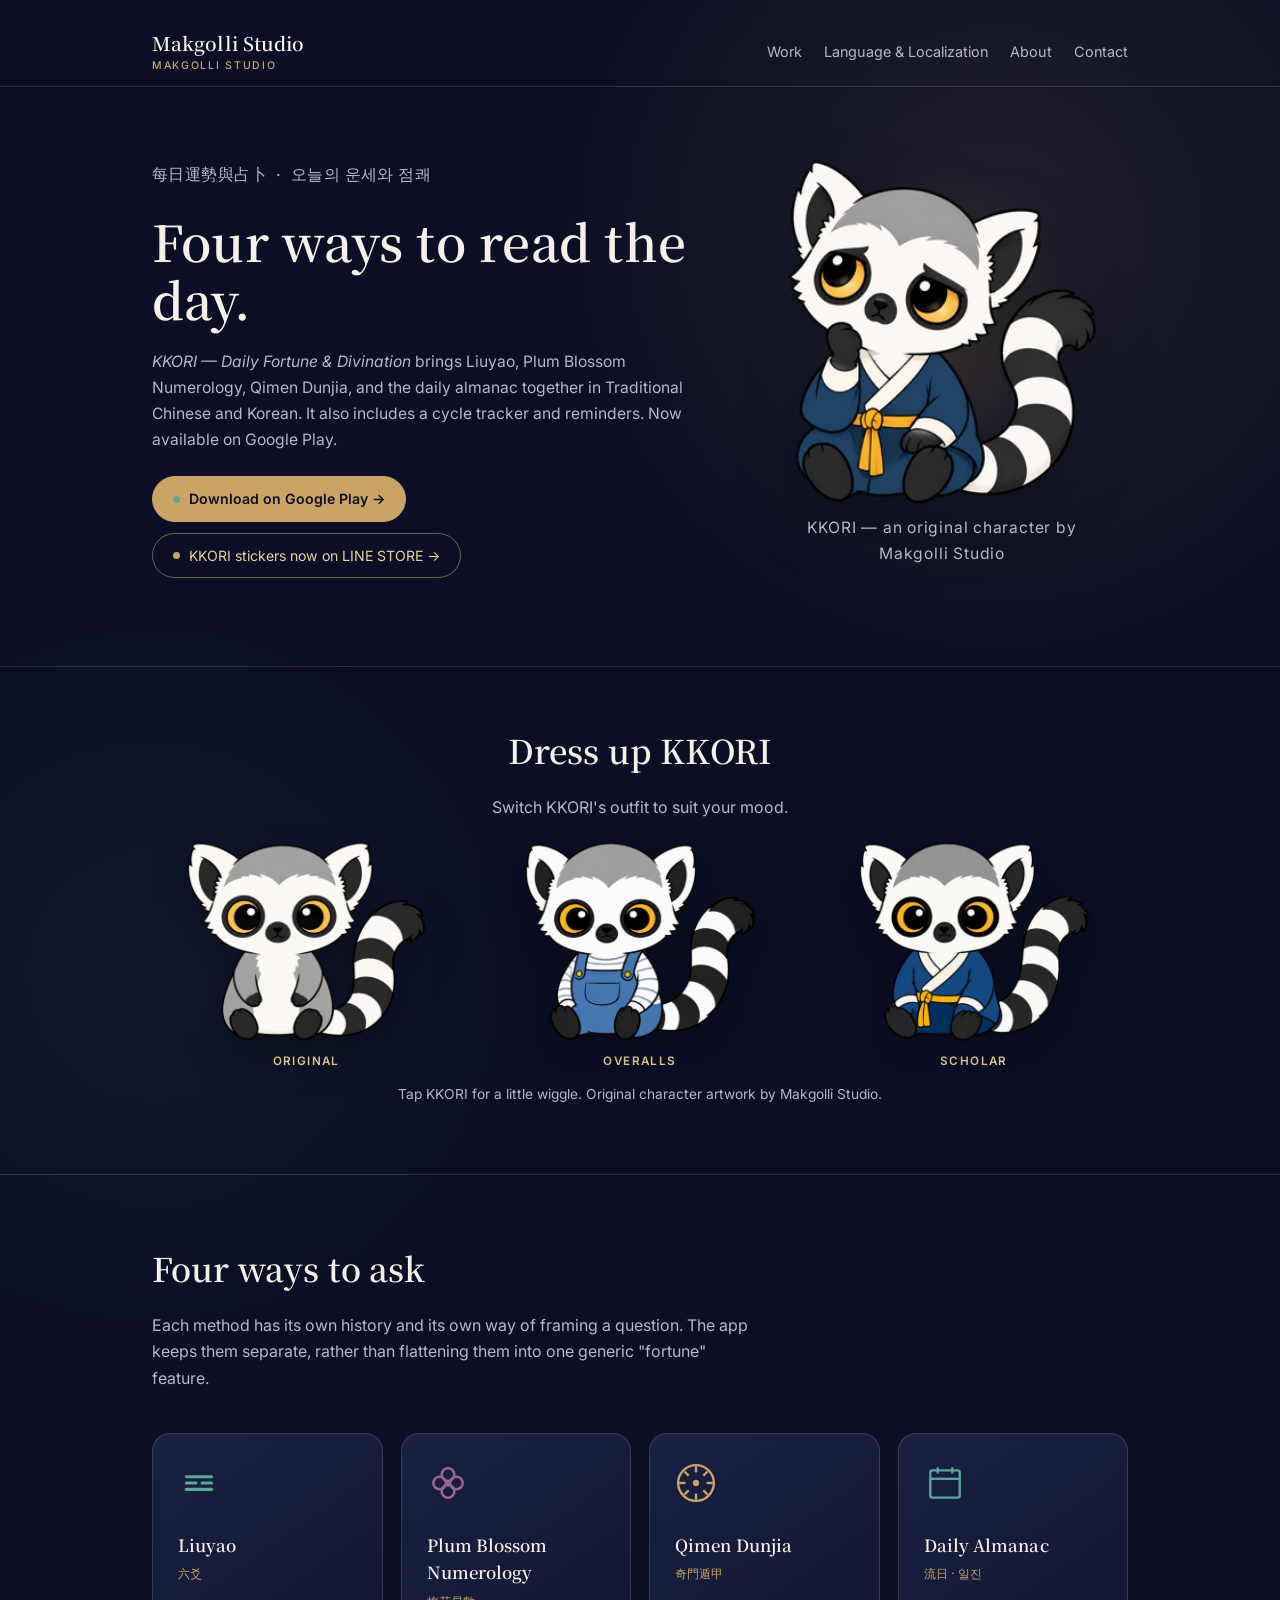
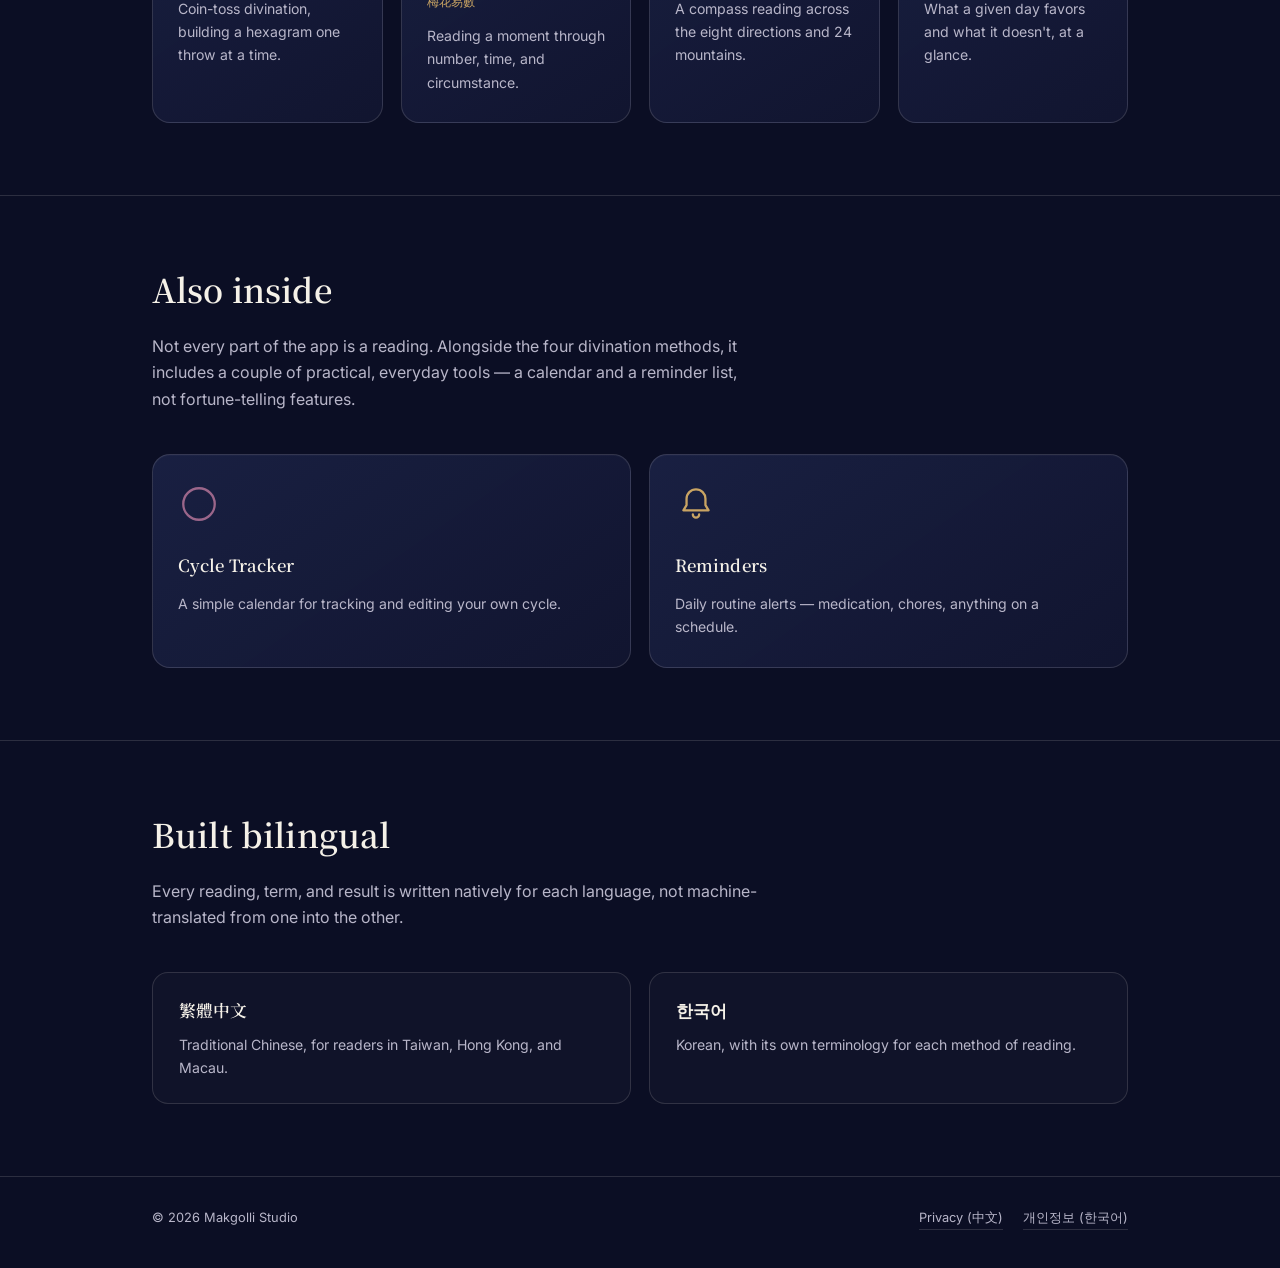
==== commit eade3429: "Keep outfit copy flexible and add playful seated KKORI motion" ====
--- a/kkori.html
+++ b/kkori.html
@@ -204,6 +204,8 @@
   }
 
 </style>
+<link rel="stylesheet" href="assets/studio-interactions.css">
+<script src="assets/studio-interactions.js" defer></script>
 </head>
 <body>
 <a class="skip-link" href="#main">Skip to content</a>
@@ -244,23 +246,29 @@
 
   <section id="outfits">
     <div class="wrap">
-      <h2 class="eyebrow-free-heading">KKORI's three looks</h2>
-      <p class="section-intro">Original, overalls, and scholar &mdash; the three looks currently in the app.</p>
+      <h2 class="eyebrow-free-heading">Dress up KKORI</h2>
+      <p class="section-intro">Switch KKORI's outfit to suit your mood.</p>
       <div class="outfit-lineup">
         <figure class="look-item">
-          <img class="look-image" src="assets/kkori-look-base-v2.png" alt="KKORI in the original base look." width="800" height="455" loading="lazy">
+          <button class="look-preview" type="button" aria-label="Animate KKORI in the original base look">
+            <img class="look-image" src="assets/kkori-look-base-v2.png" alt="KKORI in the original base look." width="800" height="455" loading="lazy">
+          </button>
           <figcaption class="look-name">Original</figcaption>
         </figure>
         <figure class="look-item">
-          <img class="look-image" src="assets/kkori-look-overalls-v2.png" alt="KKORI wearing blue overalls." width="800" height="455" loading="lazy">
+          <button class="look-preview" type="button" aria-label="Animate KKORI wearing blue overalls">
+            <img class="look-image" src="assets/kkori-look-overalls-v2.png" alt="KKORI wearing blue overalls." width="800" height="455" loading="lazy">
+          </button>
           <figcaption class="look-name">Overalls</figcaption>
         </figure>
         <figure class="look-item">
-          <img class="look-image" src="assets/kkori-look-scholar-v2.png" alt="KKORI wearing the scholar outfit." width="800" height="455" loading="lazy">
+          <button class="look-preview" type="button" aria-label="Animate KKORI wearing the scholar outfit">
+            <img class="look-image" src="assets/kkori-look-scholar-v2.png" alt="KKORI wearing the scholar outfit." width="800" height="455" loading="lazy">
+          </button>
           <figcaption class="look-name">Scholar</figcaption>
         </figure>
       </div>
-      <p class="lineup-note">Original KKORI character artwork by Makgolli Studio.</p>
+      <p class="lineup-note">Tap KKORI for a little wiggle. Original character artwork by Makgolli Studio.</p>
     </div>
   </section>
 
--- a/assets/studio-interactions.css
+++ b/assets/studio-interactions.css
@@ -0,0 +1,50 @@
+/* Small accents shared by the studio pages. Content stays visible without JS. */
+.site-nav a { position: relative; border-bottom-color: transparent !important; }
+.site-nav a::after {
+  content: ""; position: absolute; inset: auto 0 0; height: 1px;
+  background: var(--brass); transform: scaleX(0); transform-origin: left;
+  transition: transform .22s ease;
+}
+.site-nav a:hover::after, .site-nav a:focus-visible::after,
+.site-nav a[aria-current="page"]::after { transform: scaleX(1); }
+.button {
+  transition: color .2s ease, background .2s ease, border-color .2s ease,
+    transform .2s ease, box-shadow .2s ease;
+}
+.button:hover, .button:focus-visible {
+  transform: translateY(-2px); box-shadow: 0 8px 24px rgba(201,164,99,.15);
+}
+.button:active { transform: translateY(0); }
+.work-card, .feature { position: relative; isolation: isolate; }
+.work-card::before, .feature::before {
+  content: ""; position: absolute; inset: 0; border-radius: inherit;
+  z-index: -1; pointer-events: none; opacity: 0;
+  background: radial-gradient(240px circle at var(--accent-x, 50%) var(--accent-y, 50%), rgba(201,164,99,.12), transparent 72%);
+  transition: opacity .25s ease;
+}
+.work-card:hover::before, .work-card:focus-visible::before,
+.feature:hover::before { opacity: 1; }
+.mascot-frame img {
+  rotate: var(--mascot-lean, 0deg); transform-origin: 50% 80%;
+  transition: rotate .3s ease;
+}
+/* Seated motion is anchored near the feet; the lineup itself never moves. */
+.look-preview {
+  display: block; width: 100%; padding: 0; border: 0; background: transparent;
+  color: inherit; cursor: pointer; -webkit-tap-highlight-color: transparent;
+  border-radius: 18px;
+}
+.look-preview:focus-visible { outline: 2px solid var(--brass-bright); outline-offset: 4px; }
+.look-preview .look-image { transform-origin: 50% 86%; }
+.look-preview:focus-visible .look-image { filter: drop-shadow(0 14px 22px rgba(201,164,99,.18)); }
+.look-item:hover .look-image { transform: none; }
+.look-image { transition: filter .25s ease; }
+.look-item:hover .look-image { filter: drop-shadow(0 14px 22px rgba(201,164,99,.18)); }
+@media (hover: none) {
+  .button:hover, .work-card:hover, .feature:hover { transform: none; box-shadow: none; }
+  .work-card:hover::before, .feature:hover::before { opacity: 0; }
+}
+@media (prefers-reduced-motion: reduce) {
+  .button:hover, .button:focus-visible, .work-card:hover, .feature:hover { transform: none; }
+  .mascot-frame img { rotate: none; }
+}
